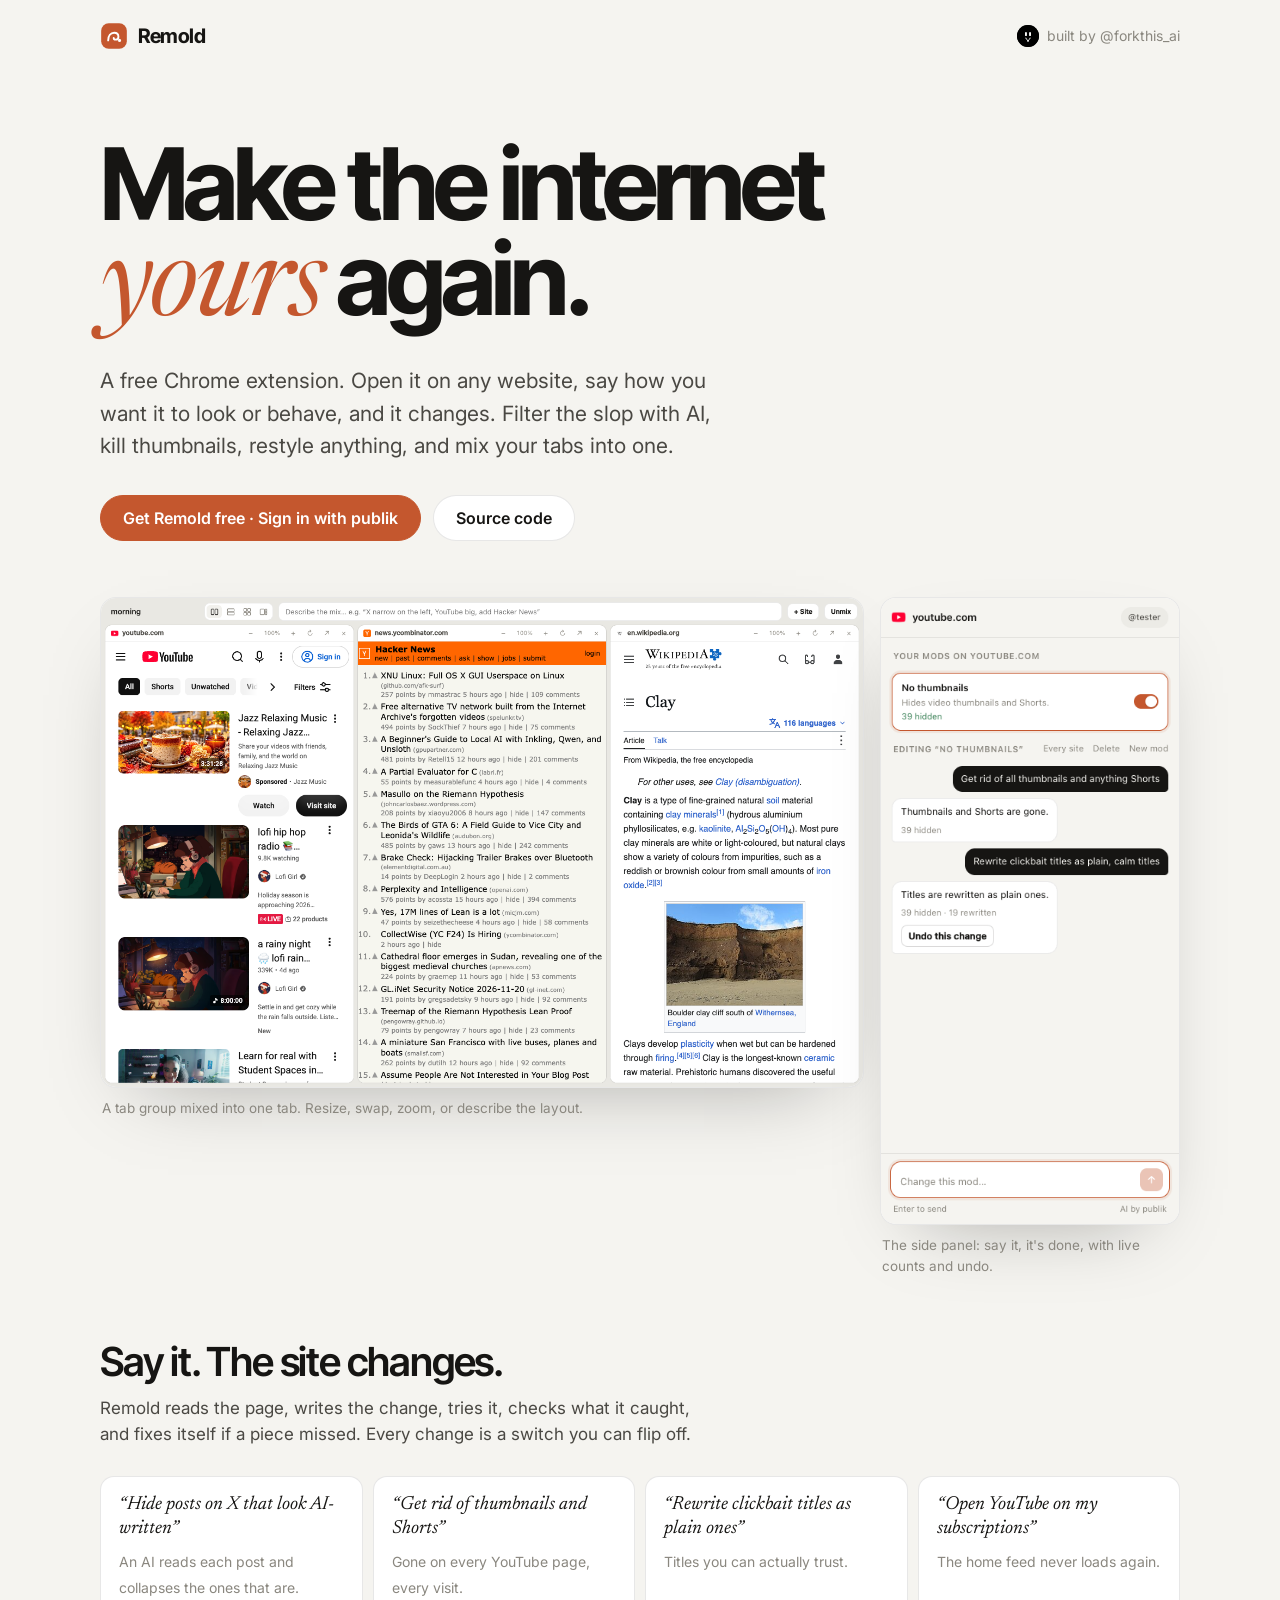
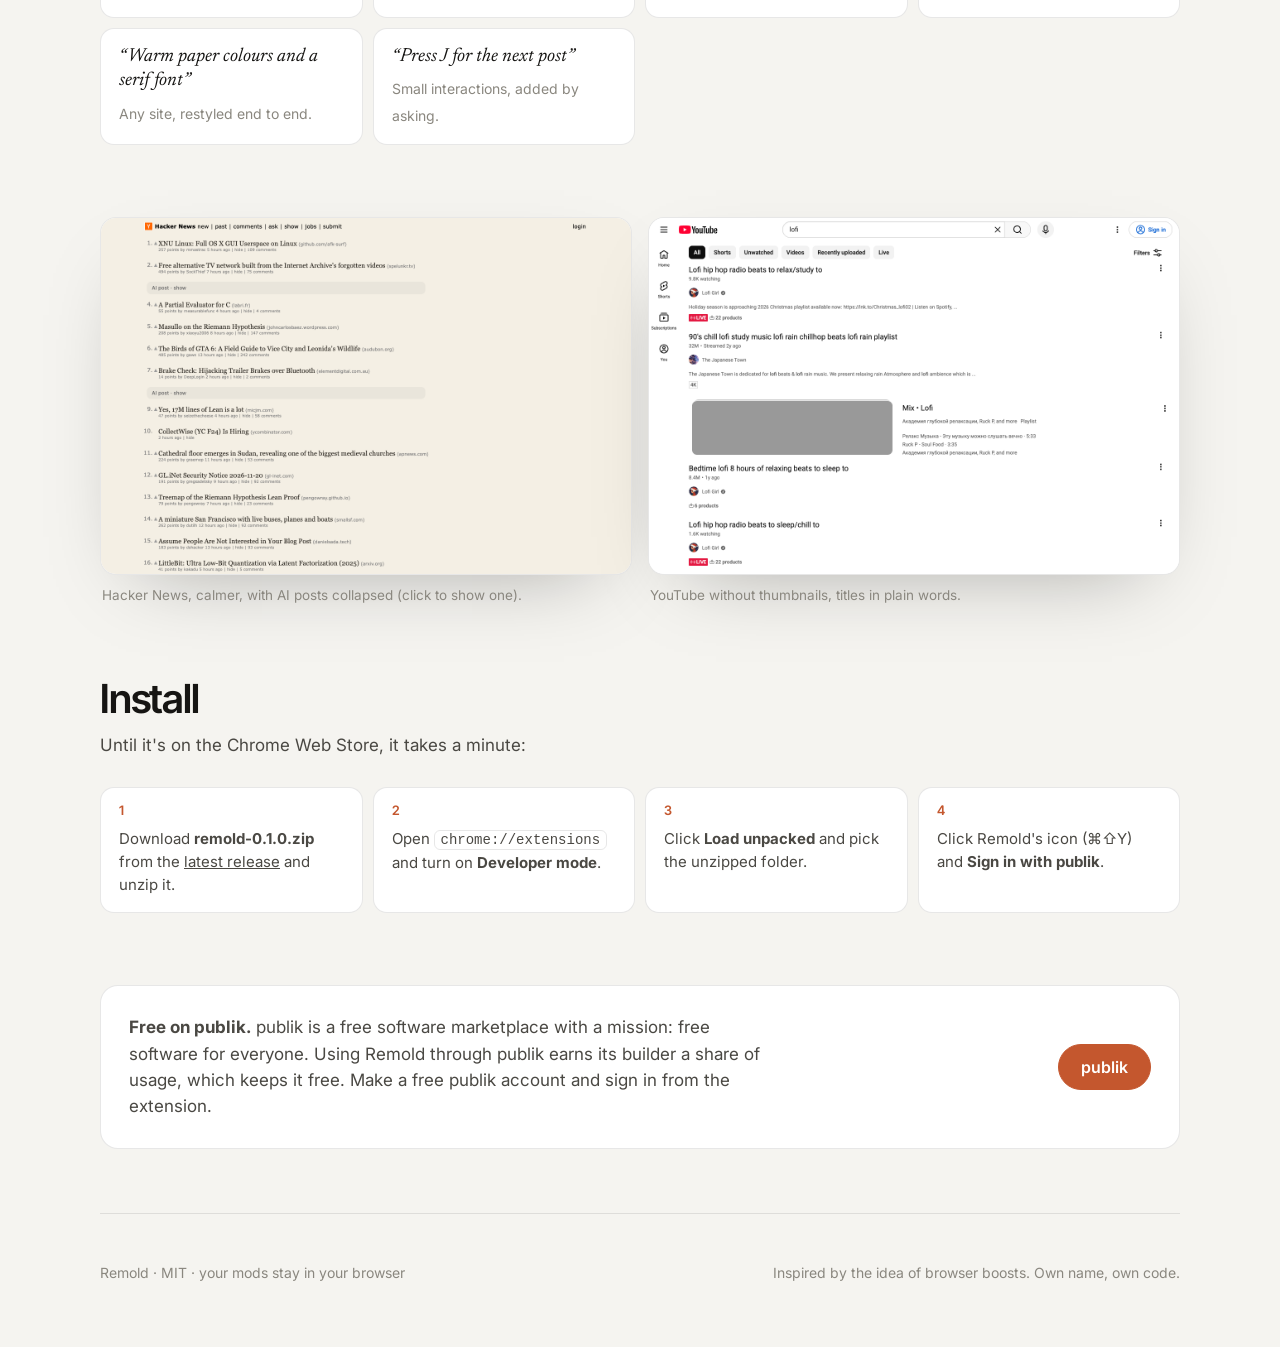
==== docs/index.html @ 86128559 "Remold 0.1.0: remake any website by describing it, mix tab groups into one tab Co-Authored-By: Claud" ====
<!doctype html>
<html lang="en">
<head>
<meta charset="utf-8">
<meta name="viewport" content="width=device-width, initial-scale=1">
<title>Remold: make the internet yours again</title>
<meta name="description" content="A free, open-source Chrome extension. Describe how any website should look or behave and it changes. Filter AI slop, kill thumbnails, restyle anything, mix tabs into one.">
<meta property="og:title" content="Remold: make the internet yours again">
<meta property="og:description" content="Describe how any website should look or behave and it changes. Free and open source.">
<meta property="og:image" content="https://vedsoni-dev.github.io/remold/img/mix.png">
<meta name="twitter:card" content="summary_large_image">
<link rel="icon" href="mark.svg">
<link rel="preconnect" href="https://fonts.googleapis.com">
<link href="https://fonts.googleapis.com/css2?family=Inter+Tight:wght@500;600;700&family=Inter:wght@400;500&family=Newsreader:ital,opsz,wght@1,6..72,400&display=swap" rel="stylesheet">
<style>
  :root { --bg:#f5f4f0; --ink:#161513; --ink-2:#4a4843; --mute:#8a877f; --line:rgba(22,21,19,.1); --card:#fff; --clay:#c4572e; }
  @media (prefers-color-scheme: dark) { :root { --bg:#121210; --ink:#f1efe8; --ink-2:#c3c0b6; --mute:#8b887e; --line:rgba(241,239,232,.1); --card:#1b1b18; --clay:#e0703f; } }
  * { box-sizing:border-box; }
  body { margin:0; background:var(--bg); color:var(--ink); font:400 17px/1.55 Inter, system-ui, sans-serif; -webkit-font-smoothing:antialiased; }
  a { color:inherit; }
  .wrap { max-width:1120px; margin:0 auto; padding:0 20px; }
  header { display:flex; align-items:center; justify-content:space-between; padding:22px 0; }
  .brand { display:flex; align-items:center; gap:10px; font:700 20px/1 "Inter Tight", sans-serif; letter-spacing:-.02em; text-decoration:none; }
  .brand img { width:28px; height:28px; }
  .by { display:flex; align-items:center; gap:8px; color:var(--mute); font-size:14px; text-decoration:none; }
  .by img { width:22px; height:22px; border-radius:50%; background:#000; }
  h1 { font:700 clamp(46px,8vw,100px)/.95 "Inter Tight", sans-serif; letter-spacing:-.05em; margin:64px 0 22px; max-width:900px; }
  h1 em { font:italic 400 1.04em/1 Newsreader, Georgia, serif; letter-spacing:-.03em; color:var(--clay); }
  .lede { font-size:clamp(18px,2.2vw,21px); color:var(--ink-2); max-width:640px; margin:0 0 32px; }
  .ctas { display:flex; flex-wrap:wrap; gap:12px; margin-bottom:56px; }
  .btn { display:inline-flex; align-items:center; gap:8px; padding:14px 22px; border-radius:999px; font:600 16px/1 Inter, sans-serif; text-decoration:none; border:1px solid var(--line); background:var(--card); transition:transform .15s; }
  .btn:active { transform:scale(.98); }
  .btn.primary { background:var(--clay); color:#fff; border-color:var(--clay); }
  .hero-shot { display:grid; grid-template-columns:1fr 300px; gap:16px; align-items:start; }
  .shot { border-radius:16px; overflow:hidden; border:1px solid var(--line); background:var(--card); box-shadow:0 30px 80px -40px rgba(0,0,0,.35); }
  .shot img { display:block; width:100%; height:auto; }
  .cap { color:var(--mute); font-size:13.5px; margin:10px 2px 0; }
  section { padding:64px 0 8px; }
  h2 { font:600 clamp(28px,3.6vw,40px)/1.05 "Inter Tight", sans-serif; letter-spacing:-.03em; margin:0 0 12px; }
  .sub { color:var(--ink-2); max-width:620px; margin:0 0 28px; }
  .two { display:grid; grid-template-columns:1fr 1fr; gap:16px; }
  .says { display:grid; grid-template-columns:repeat(auto-fit,minmax(230px,1fr)); gap:10px; }
  .say { background:var(--card); border:1px solid var(--line); border-radius:14px; padding:16px 18px; }
  .say q { display:block; font:italic 400 19px/1.3 Newsreader, Georgia, serif; quotes:"“" "”"; margin-bottom:6px; }
  .say span { color:var(--mute); font-size:14px; }
  ol.steps { counter-reset:s; list-style:none; padding:0; margin:0; display:grid; grid-template-columns:repeat(auto-fit,minmax(220px,1fr)); gap:10px; }
  ol.steps li { counter-increment:s; background:var(--card); border:1px solid var(--line); border-radius:14px; padding:16px 18px; font-size:15px; color:var(--ink-2); }
  ol.steps li::before { content:counter(s); display:block; font:600 13px/1 "Inter Tight"; color:var(--clay); margin-bottom:10px; }
  code { background:var(--card); border:1px solid var(--line); border-radius:6px; padding:1px 6px; font-size:14px; }
  .publik { margin-top:64px; padding:28px; border-radius:18px; background:var(--card); border:1px solid var(--line); display:flex; gap:24px; align-items:center; justify-content:space-between; flex-wrap:wrap; }
  .publik p { margin:0; max-width:640px; color:var(--ink-2); }
  footer { color:var(--mute); font-size:14px; padding:48px 0 64px; margin-top:64px; border-top:1px solid var(--line); display:flex; justify-content:space-between; flex-wrap:wrap; gap:12px; }
  @media (max-width:820px) { .hero-shot, .two { grid-template-columns:1fr; } .hero-shot .panel { max-width:340px; } h1 { margin-top:36px; } }
</style>
</head>
<body>
<div class="wrap">
  <header>
    <a class="brand" href="./"><img src="mark.svg" alt="">Remold</a>
    <a class="by" href="https://x.com/forkthis_ai"><img src="forkthis.svg" alt="">built by @forkthis_ai</a>
  </header>

  <h1>Make the internet <em>yours</em> again.</h1>
  <p class="lede">A free Chrome extension. Open it on any website, say how you want it to look or behave, and it changes. Filter the slop with AI, kill thumbnails, restyle anything, and mix your tabs into one.</p>
  <div class="ctas">
    <a class="btn primary" href="https://github.com/VedSoni-dev/remold/releases/latest">Get Remold free · Sign in with publik</a>
    <a class="btn" href="https://github.com/VedSoni-dev/remold">Source code</a>
  </div>

  <div class="hero-shot">
    <div><div class="shot"><img src="img/mix.png" alt="YouTube, Hacker News and Wikipedia mixed into one Chrome tab"></div><p class="cap">A tab group mixed into one tab. Resize, swap, zoom, or describe the layout.</p></div>
    <div class="panel"><div class="shot"><img src="img/panel.png" alt="Remold's side panel with a mod and its chat"></div><p class="cap">The side panel: say it, it's done, with live counts and undo.</p></div>
  </div>

  <section>
    <h2>Say it. The site changes.</h2>
    <p class="sub">Remold reads the page, writes the change, tries it, checks what it caught, and fixes itself if a piece missed. Every change is a switch you can flip off.</p>
    <div class="says">
      <div class="say"><q>Hide posts on X that look AI-written</q><span>An AI reads each post and collapses the ones that are.</span></div>
      <div class="say"><q>Get rid of thumbnails and Shorts</q><span>Gone on every YouTube page, every visit.</span></div>
      <div class="say"><q>Rewrite clickbait titles as plain ones</q><span>Titles you can actually trust.</span></div>
      <div class="say"><q>Open YouTube on my subscriptions</q><span>The home feed never loads again.</span></div>
      <div class="say"><q>Warm paper colours and a serif font</q><span>Any site, restyled end to end.</span></div>
      <div class="say"><q>Press J for the next post</q><span>Small interactions, added by asking.</span></div>
    </div>
  </section>

  <section>
    <div class="two">
      <div><div class="shot"><img src="img/hn.png" alt="Hacker News restyled with posts about AI collapsed"></div><p class="cap">Hacker News, calmer, with AI posts collapsed (click to show one).</p></div>
      <div><div class="shot"><img src="img/youtube.png" alt="YouTube search results with no thumbnails"></div><p class="cap">YouTube without thumbnails, titles in plain words.</p></div>
    </div>
  </section>

  <section>
    <h2>Install</h2>
    <p class="sub">Until it's on the Chrome Web Store, it takes a minute:</p>
    <ol class="steps">
      <li>Download <b>remold-0.1.0.zip</b> from the <a href="https://github.com/VedSoni-dev/remold/releases/latest">latest release</a> and unzip it.</li>
      <li>Open <code>chrome://extensions</code> and turn on <b>Developer mode</b>.</li>
      <li>Click <b>Load unpacked</b> and pick the unzipped folder.</li>
      <li>Click Remold's icon (⌘⇧Y) and <b>Sign in with publik</b>.</li>
    </ol>
  </section>

  <div class="publik">
    <p><b>Free on publik.</b> publik is a free software marketplace with a mission: free software for everyone. Using Remold through publik earns its builder a share of usage, which keeps it free. Make a free publik account and sign in from the extension.</p>
    <a class="btn primary" href="https://publikhq.com">publik</a>
  </div>

  <footer>
    <span>Remold · MIT · your mods stay in your browser</span>
    <span>Inspired by the idea of browser boosts. Own name, own code.</span>
  </footer>
</div>
</body>
</html>
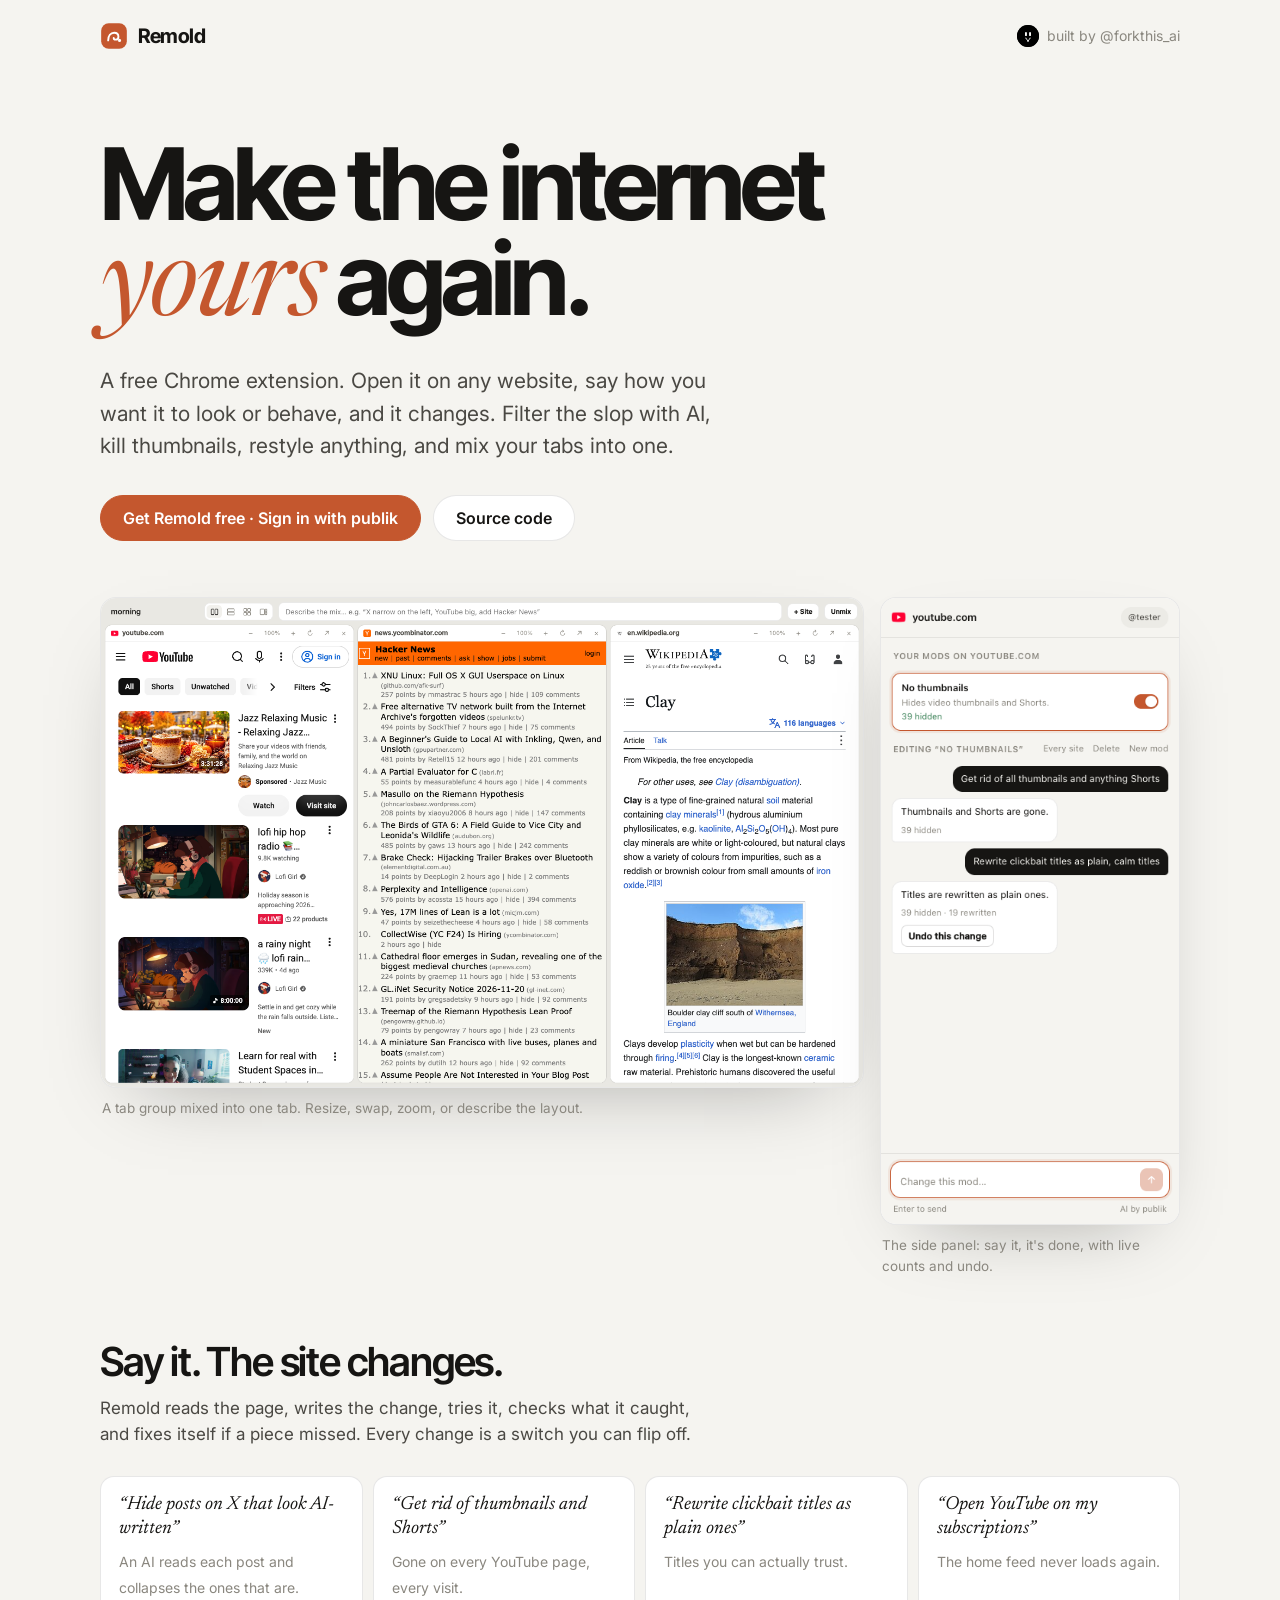
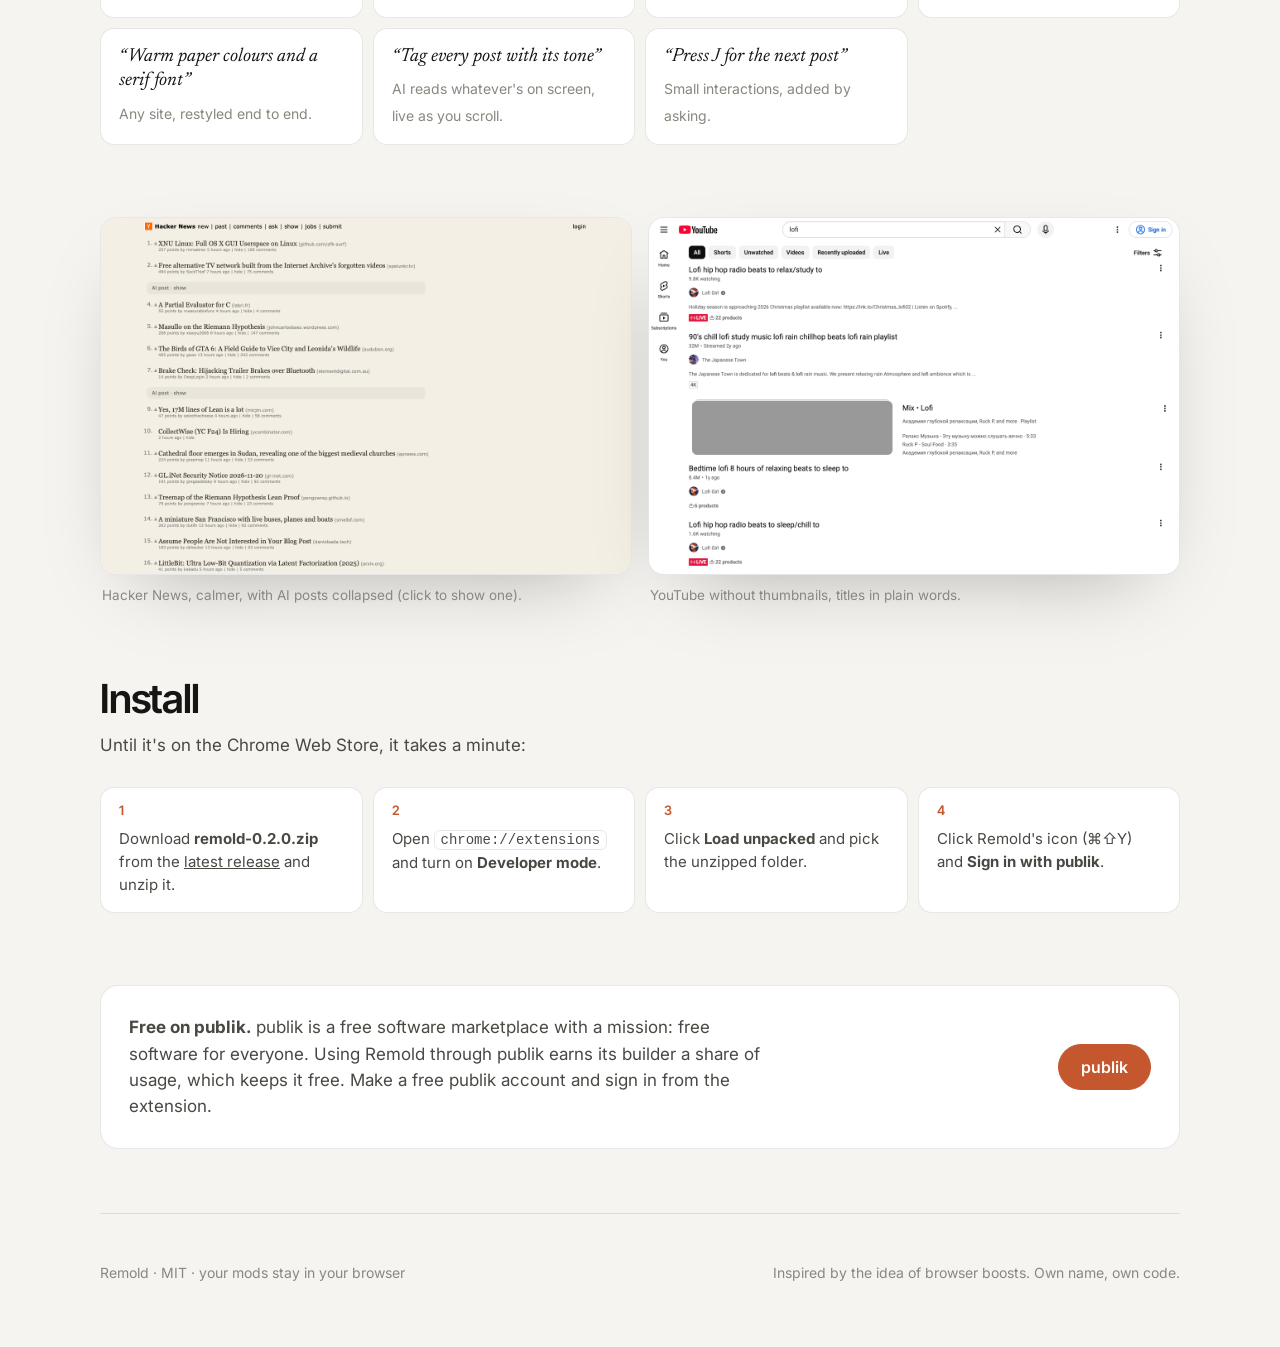
==== commit 5215547f: "0.2.0: real-time AI on anything on screen (kit 'ai' block), window.remold AI API for custom code Co-" ====
--- a/docs/index.html
+++ b/docs/index.html
@@ -81,6 +81,7 @@
       <div class="say"><q>Rewrite clickbait titles as plain ones</q><span>Titles you can actually trust.</span></div>
       <div class="say"><q>Open YouTube on my subscriptions</q><span>The home feed never loads again.</span></div>
       <div class="say"><q>Warm paper colours and a serif font</q><span>Any site, restyled end to end.</span></div>
+      <div class="say"><q>Tag every post with its tone</q><span>AI reads whatever's on screen, live as you scroll.</span></div>
       <div class="say"><q>Press J for the next post</q><span>Small interactions, added by asking.</span></div>
     </div>
   </section>
@@ -96,7 +97,7 @@
     <h2>Install</h2>
     <p class="sub">Until it's on the Chrome Web Store, it takes a minute:</p>
     <ol class="steps">
-      <li>Download <b>remold-0.1.0.zip</b> from the <a href="https://github.com/VedSoni-dev/remold/releases/latest">latest release</a> and unzip it.</li>
+      <li>Download <b>remold-0.2.0.zip</b> from the <a href="https://github.com/VedSoni-dev/remold/releases/latest">latest release</a> and unzip it.</li>
       <li>Open <code>chrome://extensions</code> and turn on <b>Developer mode</b>.</li>
       <li>Click <b>Load unpacked</b> and pick the unzipped folder.</li>
       <li>Click Remold's icon (⌘⇧Y) and <b>Sign in with publik</b>.</li>
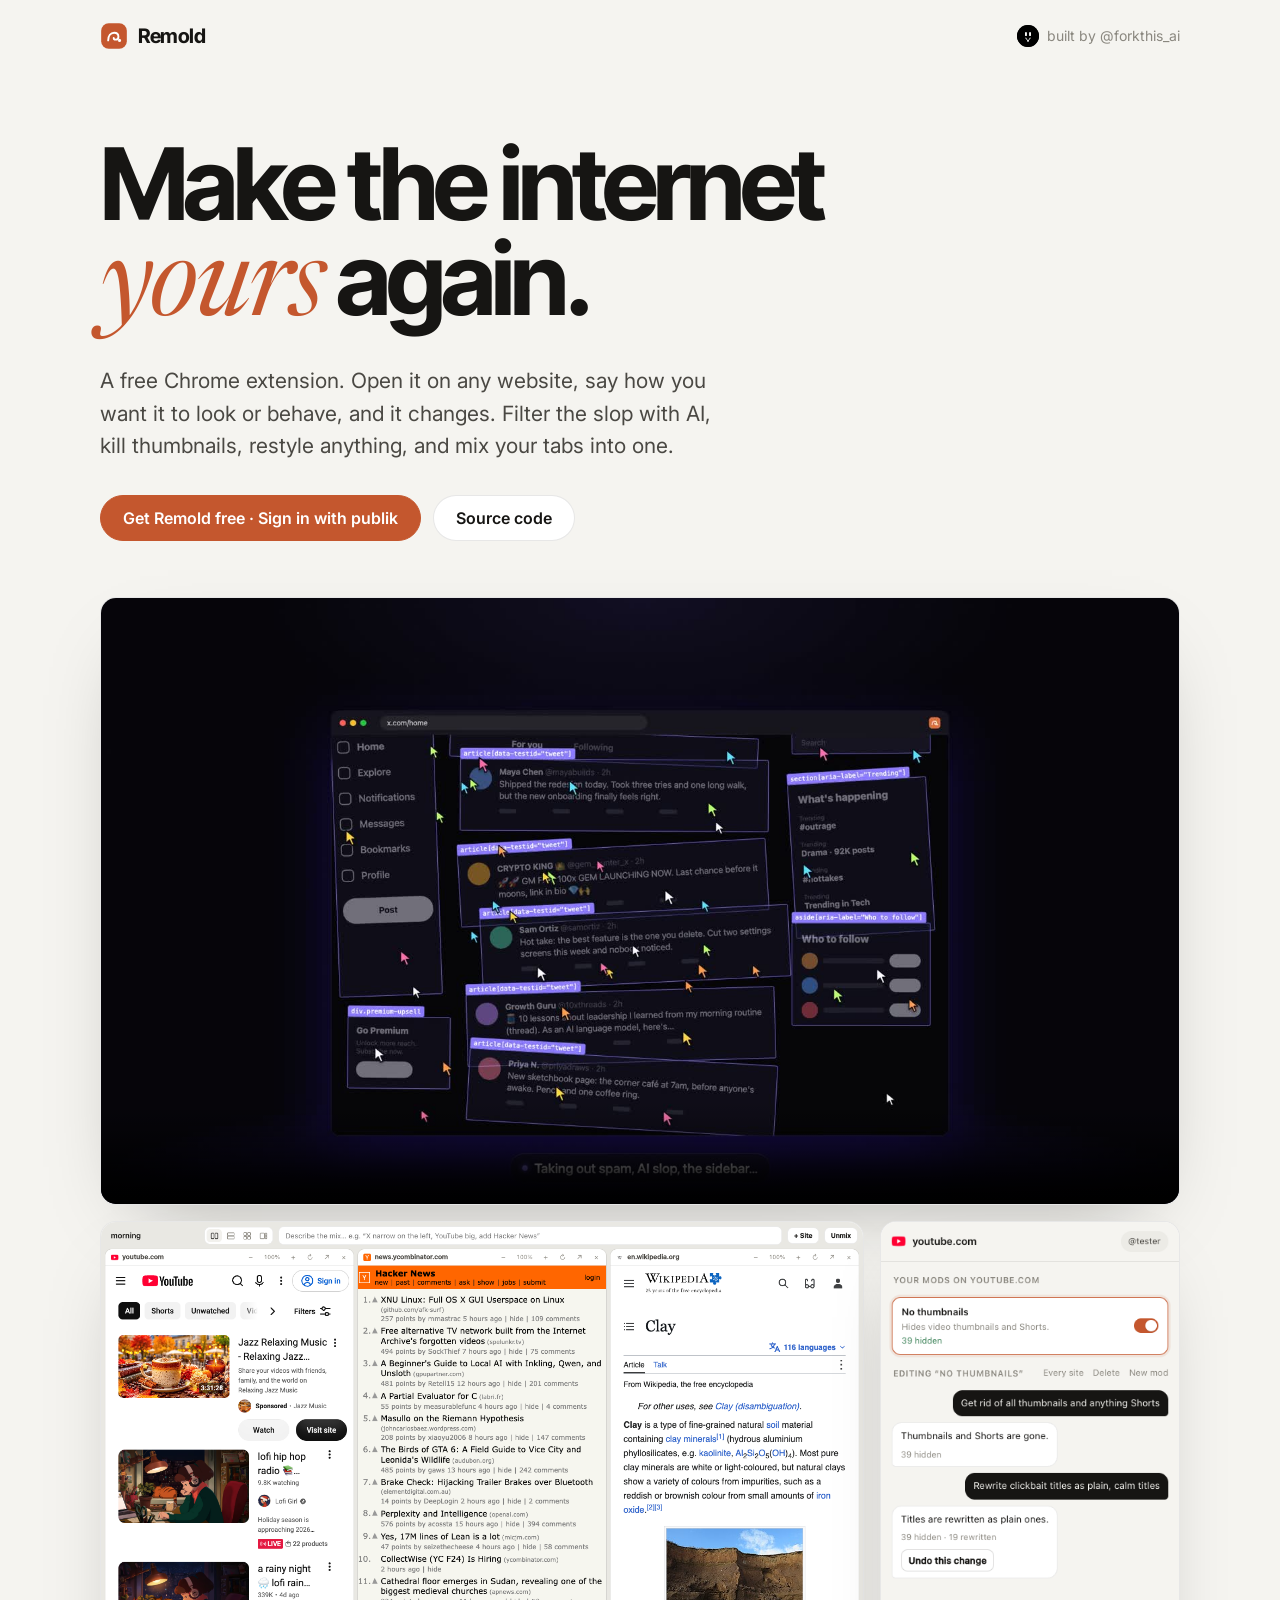
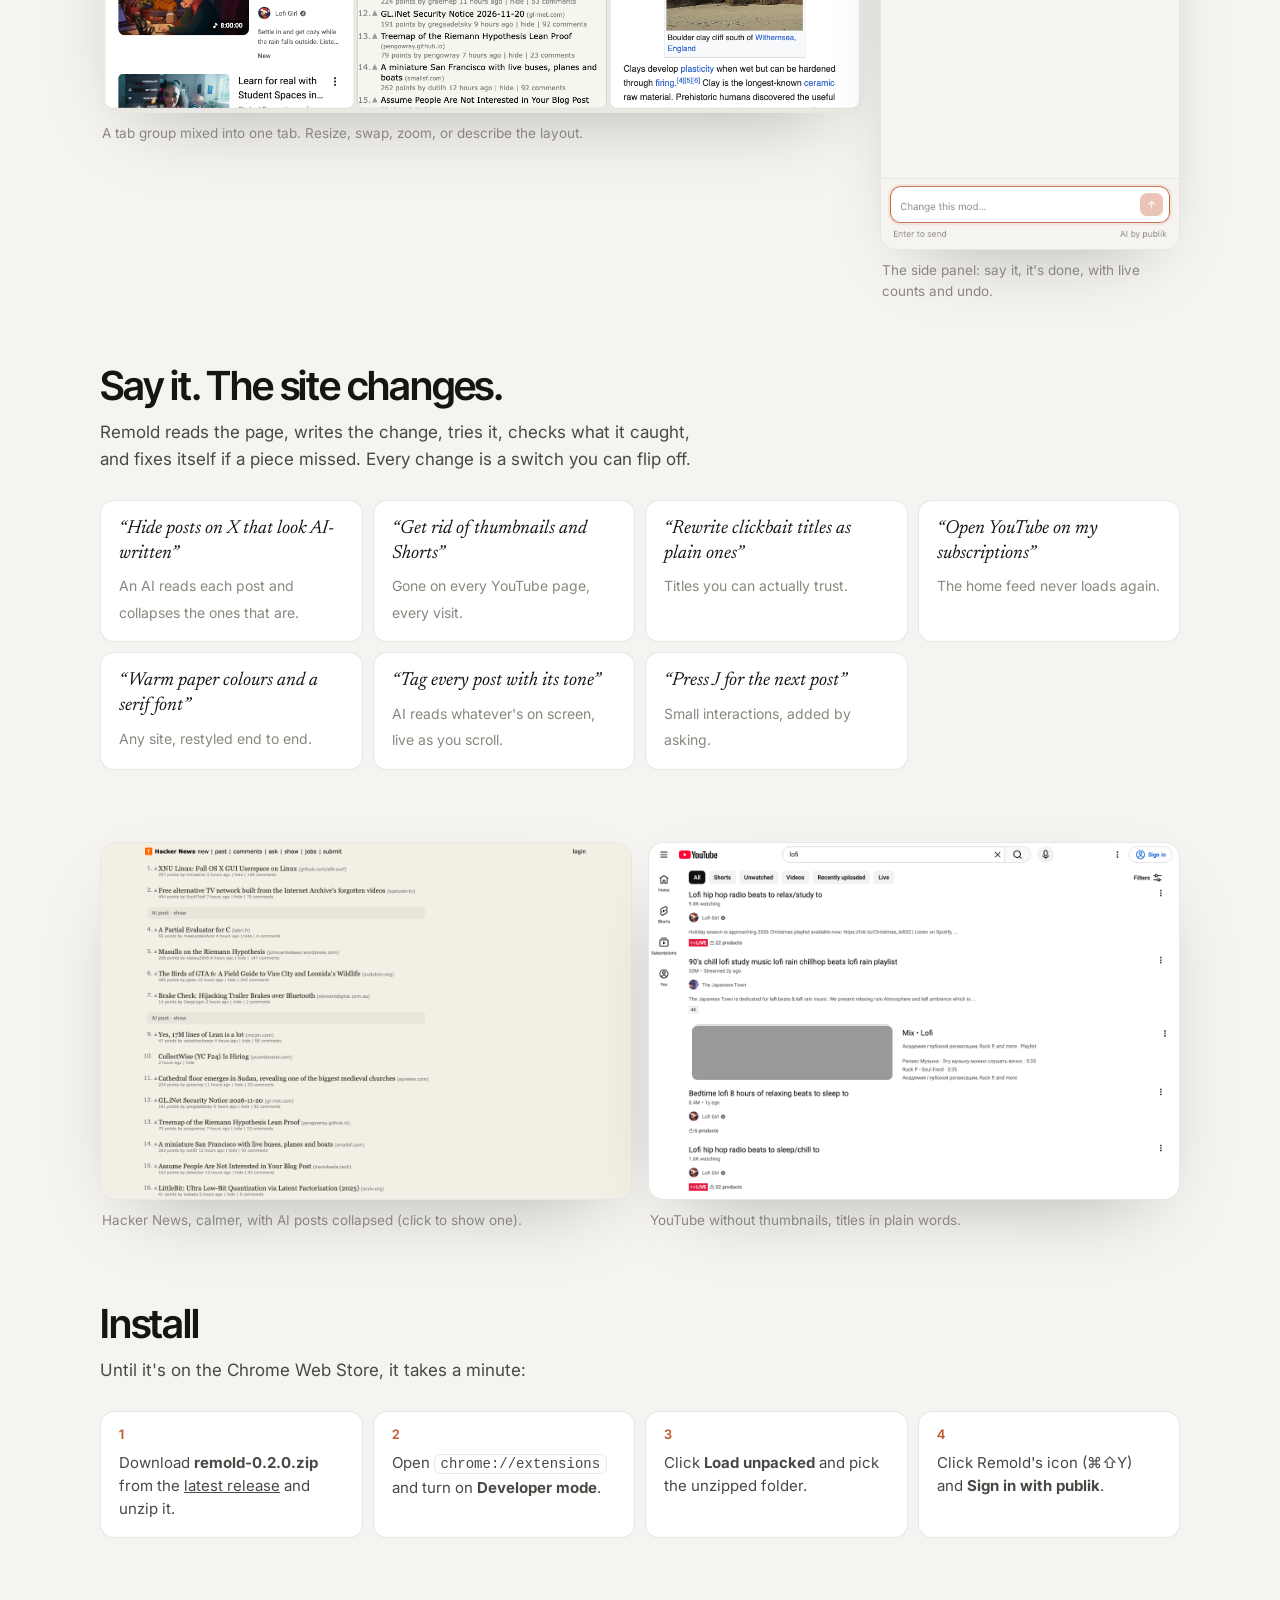
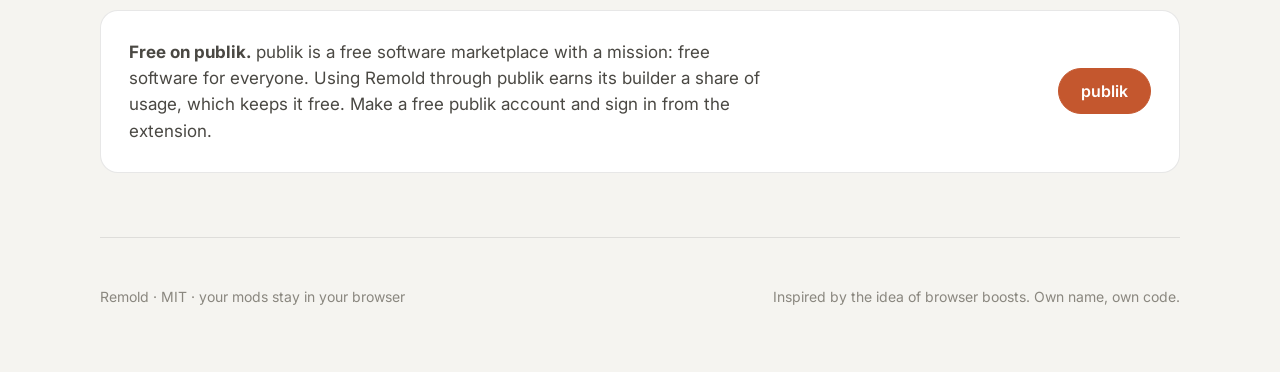
==== commit 184bcaa7: "Landing: launch film Co-Authored-By: Claude Opus 5.5 <noreply@anthropic.com>" ====
--- a/docs/index.html
+++ b/docs/index.html
@@ -67,6 +67,7 @@
     <a class="btn" href="https://github.com/VedSoni-dev/remold">Source code</a>
   </div>
 
+  <div class="shot" style="margin-bottom:16px"><video src="remold.mp4" poster="img/poster.jpg" autoplay muted loop playsinline controls style="display:block;width:100%"></video></div>
   <div class="hero-shot">
     <div><div class="shot"><img src="img/mix.png" alt="YouTube, Hacker News and Wikipedia mixed into one Chrome tab"></div><p class="cap">A tab group mixed into one tab. Resize, swap, zoom, or describe the layout.</p></div>
     <div class="panel"><div class="shot"><img src="img/panel.png" alt="Remold's side panel with a mod and its chat"></div><p class="cap">The side panel: say it, it's done, with live counts and undo.</p></div>
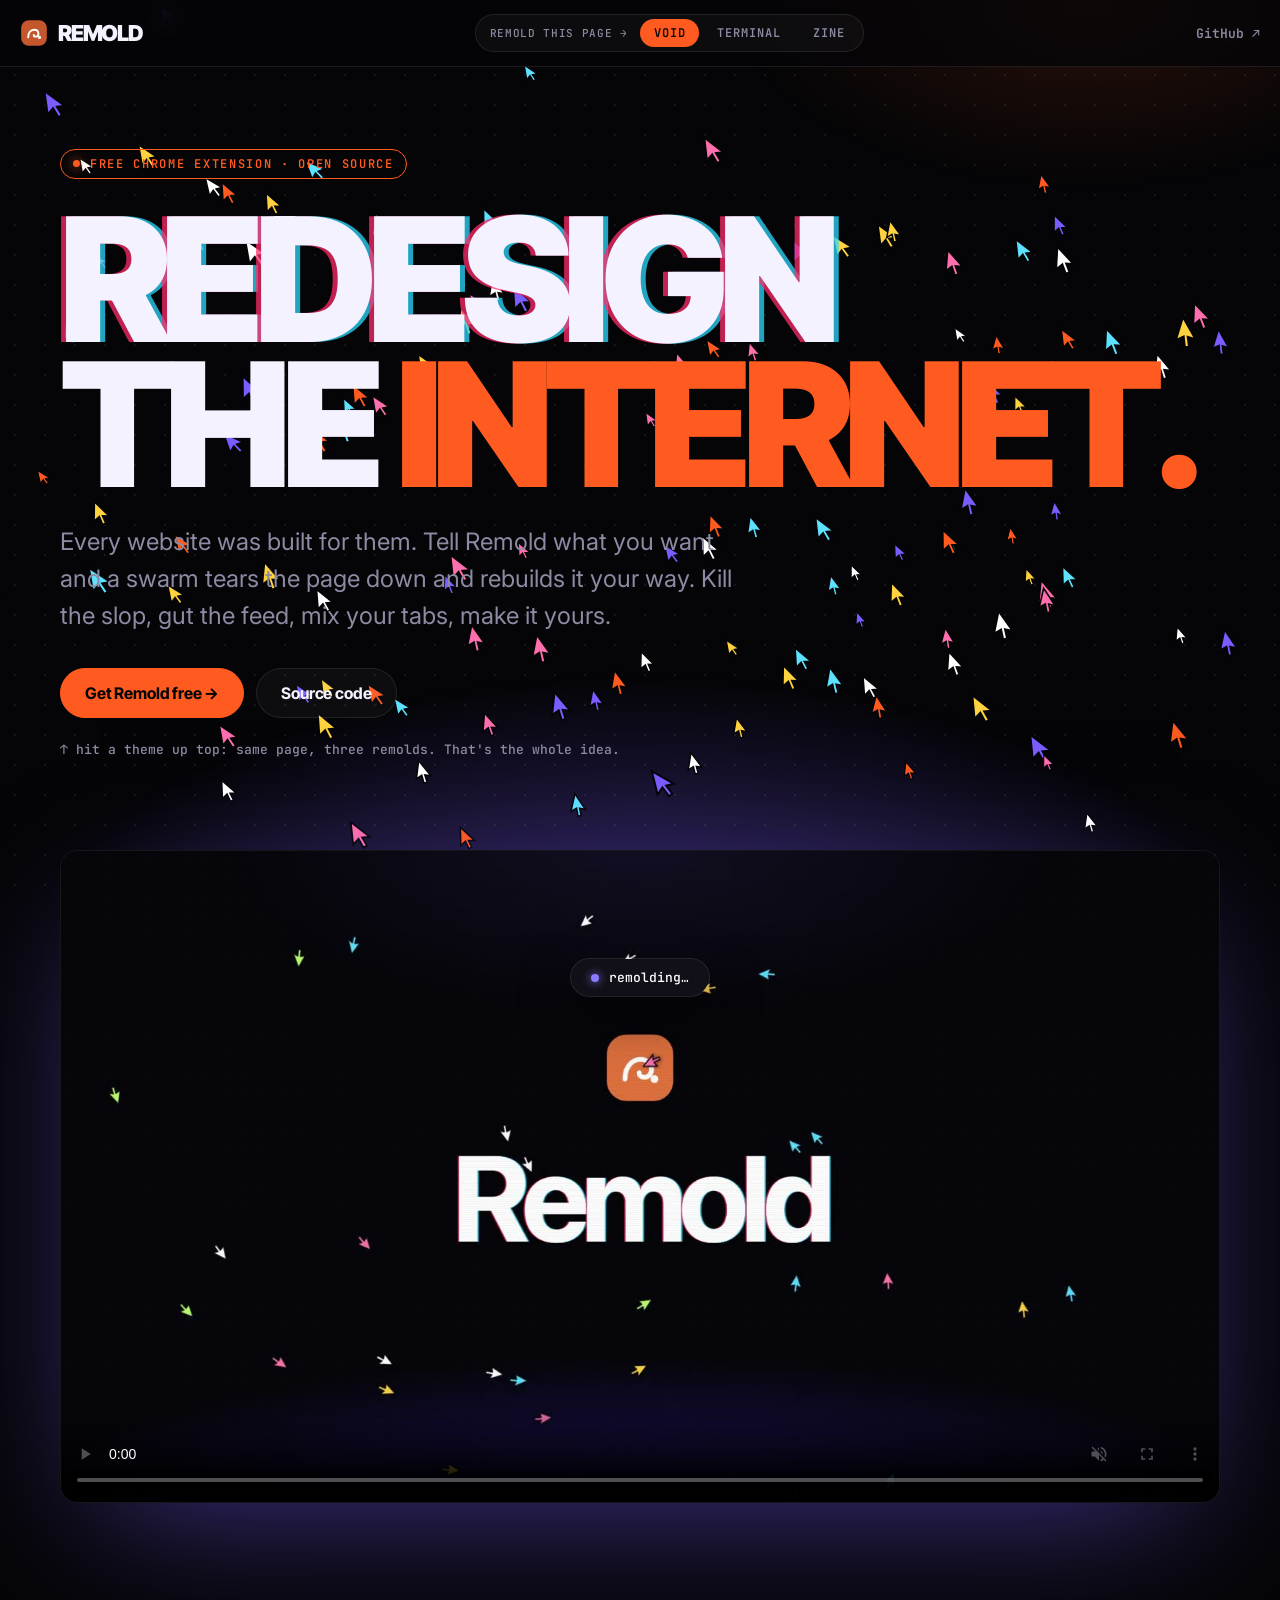
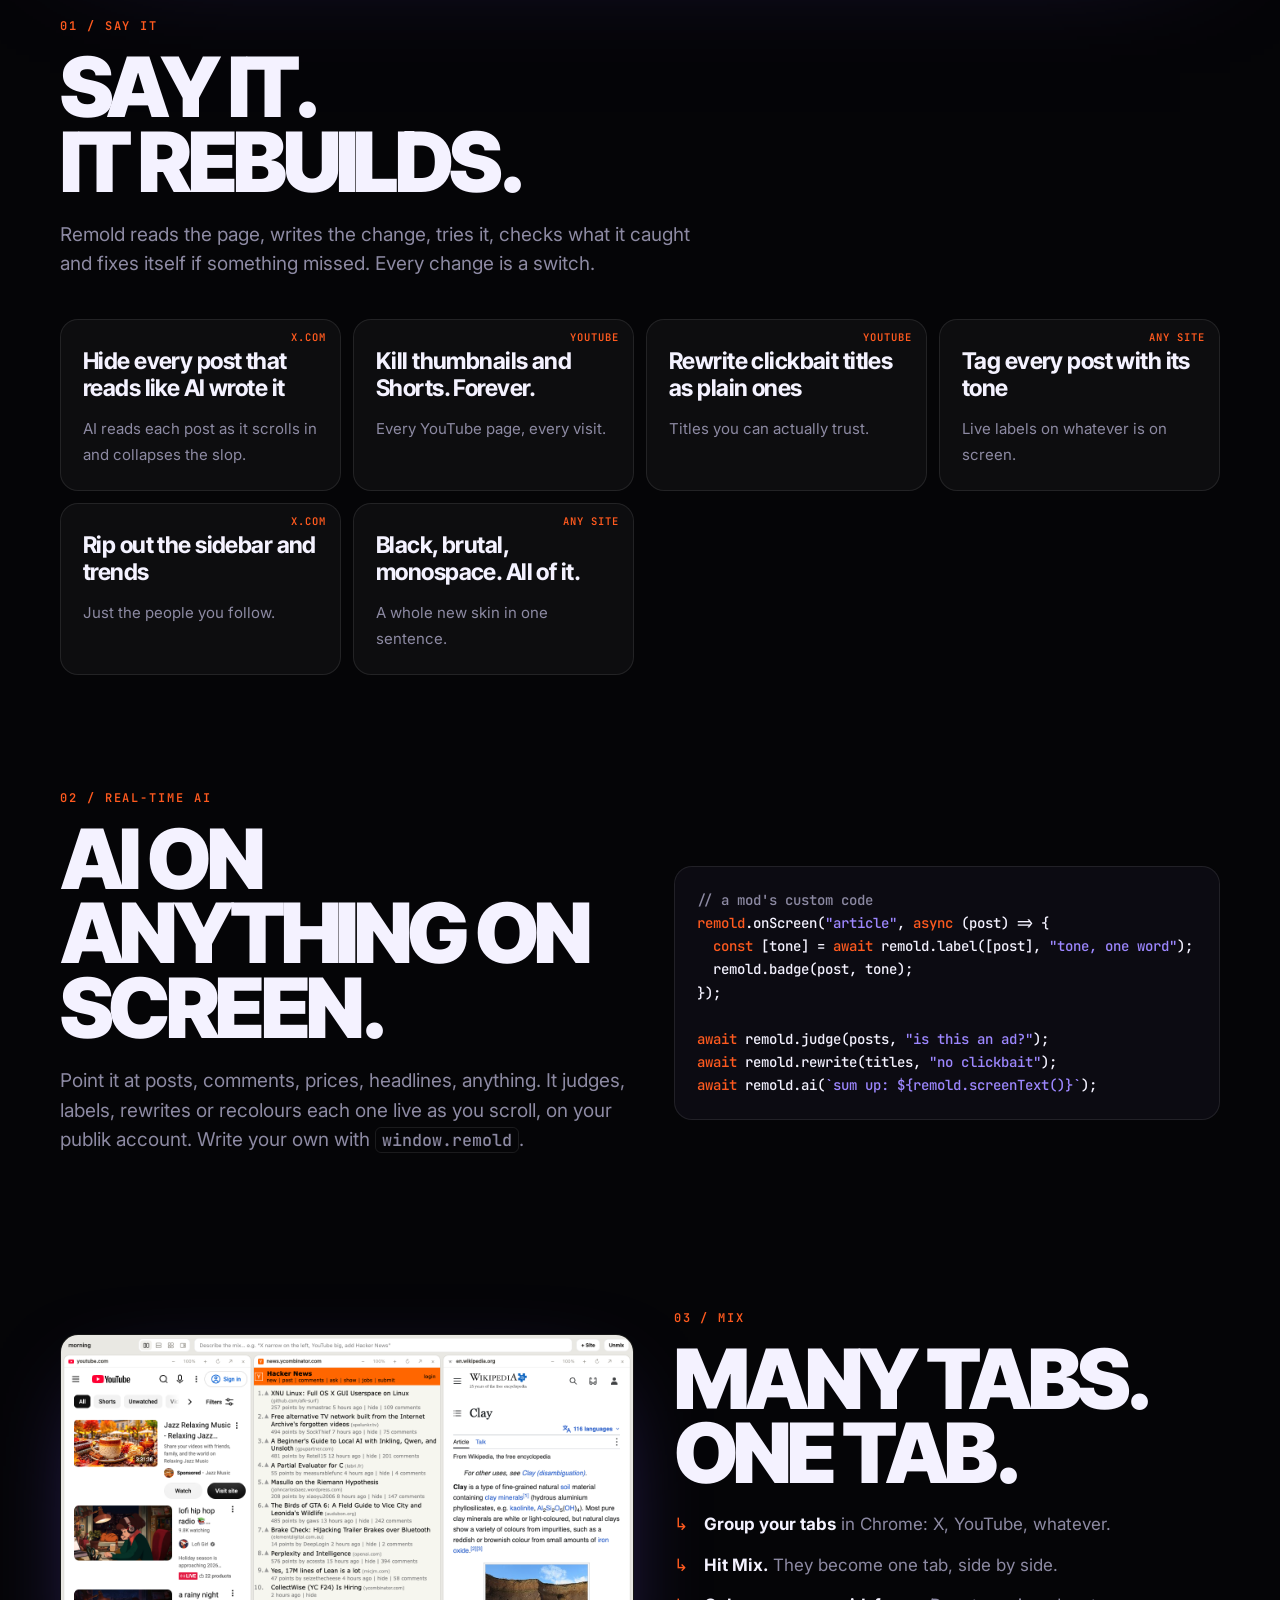
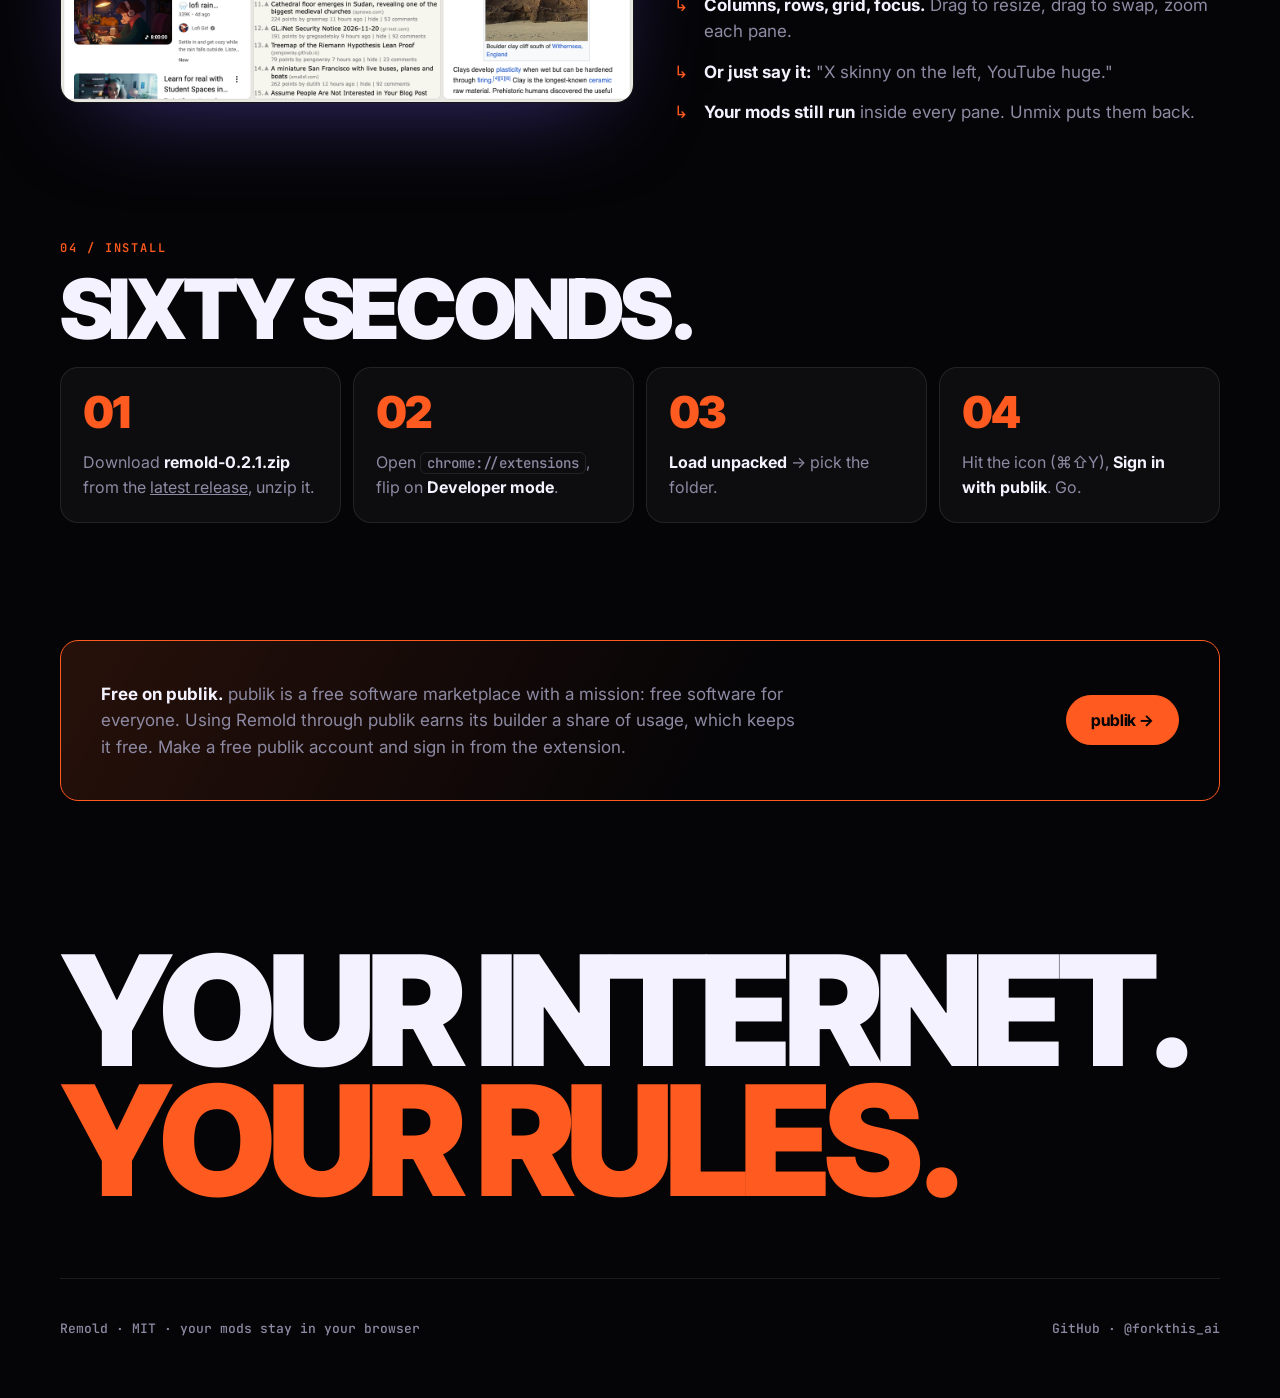
==== commit 1f9d67c8: "0.2.1: dark, aggressive panel and mix tab; site redesign with a cursor swarm and three live themes C" ====
--- a/docs/index.html
+++ b/docs/index.html
@@ -1,119 +1,335 @@
 <!doctype html>
-<html lang="en">
+<html lang="en" data-theme="void">
 <head>
 <meta charset="utf-8">
 <meta name="viewport" content="width=device-width, initial-scale=1">
-<title>Remold: make the internet yours again</title>
-<meta name="description" content="A free, open-source Chrome extension. Describe how any website should look or behave and it changes. Filter AI slop, kill thumbnails, restyle anything, mix tabs into one.">
-<meta property="og:title" content="Remold: make the internet yours again">
-<meta property="og:description" content="Describe how any website should look or behave and it changes. Free and open source.">
-<meta property="og:image" content="https://vedsoni-dev.github.io/remold/img/mix.png">
+<title>Remold: redesign the internet</title>
+<meta name="description" content="A free, open-source Chrome extension. Say how any website should look or behave and a swarm rebuilds it. Filter the slop with AI, kill thumbnails, mix your tabs into one.">
+<meta property="og:title" content="Remold: redesign the internet">
+<meta property="og:description" content="Say how any website should look or behave and a swarm rebuilds it. Free and open source.">
+<meta property="og:image" content="https://remold.vedantsoni.com/img/poster.jpg">
 <meta name="twitter:card" content="summary_large_image">
 <link rel="icon" href="mark.svg">
 <link rel="preconnect" href="https://fonts.googleapis.com">
-<link href="https://fonts.googleapis.com/css2?family=Inter+Tight:wght@500;600;700&family=Inter:wght@400;500&family=Newsreader:ital,opsz,wght@1,6..72,400&display=swap" rel="stylesheet">
+<link rel="preconnect" href="https://fonts.gstatic.com" crossorigin>
+<link href="https://fonts.googleapis.com/css2?family=Anton&family=Inter+Tight:wght@400;500;700;800;900&family=Inter:wght@400;500;600&family=JetBrains+Mono:wght@400;600;800&family=Instrument+Serif:ital@0;1&display=swap" rel="stylesheet">
 <style>
-  :root { --bg:#f5f4f0; --ink:#161513; --ink-2:#4a4843; --mute:#8a877f; --line:rgba(22,21,19,.1); --card:#fff; --clay:#c4572e; }
-  @media (prefers-color-scheme: dark) { :root { --bg:#121210; --ink:#f1efe8; --ink-2:#c3c0b6; --mute:#8b887e; --line:rgba(241,239,232,.1); --card:#1b1b18; --clay:#e0703f; } }
-  * { box-sizing:border-box; }
-  body { margin:0; background:var(--bg); color:var(--ink); font:400 17px/1.55 Inter, system-ui, sans-serif; -webkit-font-smoothing:antialiased; }
-  a { color:inherit; }
-  .wrap { max-width:1120px; margin:0 auto; padding:0 20px; }
-  header { display:flex; align-items:center; justify-content:space-between; padding:22px 0; }
-  .brand { display:flex; align-items:center; gap:10px; font:700 20px/1 "Inter Tight", sans-serif; letter-spacing:-.02em; text-decoration:none; }
-  .brand img { width:28px; height:28px; }
-  .by { display:flex; align-items:center; gap:8px; color:var(--mute); font-size:14px; text-decoration:none; }
-  .by img { width:22px; height:22px; border-radius:50%; background:#000; }
-  h1 { font:700 clamp(46px,8vw,100px)/.95 "Inter Tight", sans-serif; letter-spacing:-.05em; margin:64px 0 22px; max-width:900px; }
-  h1 em { font:italic 400 1.04em/1 Newsreader, Georgia, serif; letter-spacing:-.03em; color:var(--clay); }
-  .lede { font-size:clamp(18px,2.2vw,21px); color:var(--ink-2); max-width:640px; margin:0 0 32px; }
-  .ctas { display:flex; flex-wrap:wrap; gap:12px; margin-bottom:56px; }
-  .btn { display:inline-flex; align-items:center; gap:8px; padding:14px 22px; border-radius:999px; font:600 16px/1 Inter, sans-serif; text-decoration:none; border:1px solid var(--line); background:var(--card); transition:transform .15s; }
-  .btn:active { transform:scale(.98); }
-  .btn.primary { background:var(--clay); color:#fff; border-color:var(--clay); }
-  .hero-shot { display:grid; grid-template-columns:1fr 300px; gap:16px; align-items:start; }
-  .shot { border-radius:16px; overflow:hidden; border:1px solid var(--line); background:var(--card); box-shadow:0 30px 80px -40px rgba(0,0,0,.35); }
-  .shot img { display:block; width:100%; height:auto; }
-  .cap { color:var(--mute); font-size:13.5px; margin:10px 2px 0; }
-  section { padding:64px 0 8px; }
-  h2 { font:600 clamp(28px,3.6vw,40px)/1.05 "Inter Tight", sans-serif; letter-spacing:-.03em; margin:0 0 12px; }
-  .sub { color:var(--ink-2); max-width:620px; margin:0 0 28px; }
-  .two { display:grid; grid-template-columns:1fr 1fr; gap:16px; }
-  .says { display:grid; grid-template-columns:repeat(auto-fit,minmax(230px,1fr)); gap:10px; }
-  .say { background:var(--card); border:1px solid var(--line); border-radius:14px; padding:16px 18px; }
-  .say q { display:block; font:italic 400 19px/1.3 Newsreader, Georgia, serif; quotes:"“" "”"; margin-bottom:6px; }
-  .say span { color:var(--mute); font-size:14px; }
-  ol.steps { counter-reset:s; list-style:none; padding:0; margin:0; display:grid; grid-template-columns:repeat(auto-fit,minmax(220px,1fr)); gap:10px; }
-  ol.steps li { counter-increment:s; background:var(--card); border:1px solid var(--line); border-radius:14px; padding:16px 18px; font-size:15px; color:var(--ink-2); }
-  ol.steps li::before { content:counter(s); display:block; font:600 13px/1 "Inter Tight"; color:var(--clay); margin-bottom:10px; }
-  code { background:var(--card); border:1px solid var(--line); border-radius:6px; padding:1px 6px; font-size:14px; }
-  .publik { margin-top:64px; padding:28px; border-radius:18px; background:var(--card); border:1px solid var(--line); display:flex; gap:24px; align-items:center; justify-content:space-between; flex-wrap:wrap; }
-  .publik p { margin:0; max-width:640px; color:var(--ink-2); }
-  footer { color:var(--mute); font-size:14px; padding:48px 0 64px; margin-top:64px; border-top:1px solid var(--line); display:flex; justify-content:space-between; flex-wrap:wrap; gap:12px; }
-  @media (max-width:820px) { .hero-shot, .two { grid-template-columns:1fr; } .hero-shot .panel { max-width:340px; } h1 { margin-top:36px; } }
+/* ---------- three remolds of the same page ---------- */
+:root, [data-theme="void"] {
+  --bg:#050507; --bg2:#0c0b12; --ink:#f4f2ff; --mute:#8d8aa3; --line:rgba(255,255,255,.09); --card:rgba(255,255,255,.035);
+  --hot:#ff5a1f; --hot2:#9d87ff; --hot-ink:#050507; --glow:rgba(123,92,255,.55);
+  --display:"Inter Tight", system-ui, sans-serif; --dw:900; --dtrack:-.055em; --dcase:uppercase;
+  --body:Inter, system-ui, sans-serif; --mono:"JetBrains Mono", ui-monospace, monospace;
+  --radius:18px; --btnr:999px; --rot:0deg;
+  --cursors:#ff5a1f,#7b5cff,#ffd23f,#5ee0ff,#ff6fae,#ffffff; --cstroke:#050507;
+}
+[data-theme="terminal"] {
+  --bg:#020602; --bg2:#051005; --ink:#7dff8f; --mute:#3fa34d; --line:rgba(125,255,143,.2); --card:rgba(125,255,143,.04);
+  --hot:#b6ff3b; --hot2:#3bffcb; --hot-ink:#020602; --glow:rgba(125,255,143,.35);
+  --display:"JetBrains Mono", ui-monospace, monospace; --dw:800; --dtrack:-.06em; --dcase:uppercase;
+  --body:"JetBrains Mono", ui-monospace, monospace; --radius:0px; --btnr:0px; --rot:0deg;
+  --cursors:#7dff8f,#b6ff3b,#3bffcb,#d8ffd0; --cstroke:#020602;
+}
+[data-theme="zine"] {
+  --bg:#ffe600; --bg2:#0a0a0a; --ink:#0a0a0a; --mute:#3d3700; --line:#0a0a0a; --card:#fffbe0;
+  --hot:#ff2d55; --hot2:#7ab6ff; --hot-ink:#fff; --glow:rgba(0,0,0,0);
+  --display:Anton, Impact, sans-serif; --dw:400; --dtrack:-.01em; --dcase:uppercase;
+  --body:"Instrument Serif", Georgia, serif; --radius:0px; --btnr:0px; --rot:-1.2deg;
+  --cursors:#0a0a0a,#ff2d55,#0047ff; --cstroke:#ffe600;
+}
+* { box-sizing:border-box; }
+html { background:var(--bg); }
+body { margin:0; background:var(--bg); color:var(--ink); font:400 17px/1.55 var(--body); -webkit-font-smoothing:antialiased; overflow-x:hidden; transition:background .5s, color .5s; }
+[data-theme="zine"] body { font-size:21px; line-height:1.35; }
+a { color:inherit; }
+::selection { background:var(--hot); color:var(--hot-ink); }
+
+#swarm { position:fixed; inset:0; width:100vw; height:100vh; pointer-events:none; z-index:1; }
+body.remolding #swarm { z-index:60; }
+.page { position:relative; z-index:2; }
+.wrap { max-width:1200px; margin:0 auto; padding:0 20px; }
+
+.ground { position:fixed; inset:0; z-index:0; pointer-events:none; }
+[data-theme="void"] .ground { background:radial-gradient(70% 50% at 50% 110%, rgba(123,92,255,.45), transparent 70%), radial-gradient(40% 30% at 85% 0%, rgba(255,90,31,.14), transparent 70%); }
+[data-theme="void"] .ground::after { content:""; position:absolute; inset:0; background-image:radial-gradient(rgba(255,255,255,.07) 1px, transparent 1.2px); background-size:30px 30px; }
+[data-theme="terminal"] .ground { background:radial-gradient(80% 70% at 50% 40%, rgba(125,255,143,.07), transparent 75%); }
+[data-theme="terminal"] .ground::after { content:""; position:absolute; inset:0; background:repeating-linear-gradient(0deg, rgba(0,0,0,.35) 0 1px, transparent 1px 3px); }
+[data-theme="zine"] .ground { background-image:radial-gradient(rgba(0,0,0,.18) 1.2px, transparent 1.4px); background-size:16px 16px; }
+
+header.top { position:sticky; top:0; z-index:40; display:flex; align-items:center; justify-content:space-between; gap:16px; padding:14px 20px; backdrop-filter:blur(14px); -webkit-backdrop-filter:blur(14px); background:color-mix(in srgb, var(--bg) 72%, transparent); border-bottom:1px solid var(--line); }
+.brand { display:flex; align-items:center; gap:10px; font:var(--dw) 22px/1 var(--display); letter-spacing:var(--dtrack); text-transform:var(--dcase); text-decoration:none; }
+.brand img { width:28px; height:28px; }
+[data-theme="terminal"] .brand img { filter:grayscale(1) brightness(1.4) sepia(1) hue-rotate(65deg) saturate(3); }
+[data-theme="zine"] .brand img { filter:grayscale(1) contrast(3); }
+.themes { display:flex; gap:4px; padding:4px; border:1px solid var(--line); border-radius:var(--btnr); background:var(--card); }
+.themes button { all:unset; cursor:pointer; padding:8px 14px; border-radius:var(--btnr); font:600 12px/1 var(--mono); letter-spacing:.08em; text-transform:uppercase; color:var(--mute); transition:color .2s, background .2s; }
+.themes button:hover { color:var(--ink); }
+.themes button:focus-visible { outline:2px solid var(--hot); outline-offset:2px; }
+.themes button[aria-pressed="true"] { background:var(--hot); color:var(--hot-ink); }
+.themes .lbl { align-self:center; padding:0 8px 0 10px; font:500 11px/1 var(--mono); color:var(--mute); letter-spacing:.06em; text-transform:uppercase; }
+.gh { font:600 13px/1 var(--mono); text-decoration:none; color:var(--mute); }
+.gh:hover { color:var(--ink); }
+
+.hero { padding:9vh 0 6vh; }
+.kicker { display:inline-flex; align-items:center; gap:10px; font:600 12px/1 var(--mono); letter-spacing:.14em; text-transform:uppercase; color:var(--hot); padding:8px 12px; border:1px solid var(--hot); border-radius:var(--btnr); }
+.kicker i { width:7px; height:7px; border-radius:50%; background:var(--hot); box-shadow:0 0 12px var(--hot); }
+h1 { font:var(--dw) clamp(60px, 13.5vw, 196px)/.84 var(--display); letter-spacing:var(--dtrack); text-transform:var(--dcase); margin:28px 0 26px; }
+h1 .hot { color:var(--hot); }
+[data-theme="void"] h1 .glitch { text-shadow:-5px 0 rgba(255,43,106,.75), 5px 0 rgba(43,217,255,.75); }
+[data-theme="terminal"] h1 { text-shadow:0 0 18px var(--glow); font-size:clamp(44px, 10vw, 150px); }
+[data-theme="terminal"] h1::before { content:"> "; color:var(--mute); }
+[data-theme="zine"] h1 { transform:rotate(var(--rot)); }
+[data-theme="zine"] h1 { line-height:.92; }
+[data-theme="zine"] h1 .hot { display:inline-block; background:var(--ink); color:var(--bg); line-height:1; padding:.04em .1em 0; margin-top:.05em; transform:rotate(1.5deg); }
+.lede { font-size:clamp(19px,2.2vw,24px); max-width:680px; color:var(--mute); margin:0 0 34px; }
+[data-theme="zine"] .lede { color:var(--ink); font-size:clamp(24px,2.8vw,32px); font-style:italic; }
+.ctas { display:flex; flex-wrap:wrap; gap:12px; }
+.btn { display:inline-flex; align-items:center; gap:10px; padding:16px 24px; border-radius:var(--btnr); font:700 16px/1 var(--display); letter-spacing:-.01em; text-decoration:none; border:1.5px solid var(--line); background:var(--card); transition:transform .15s, box-shadow .2s; }
+[data-theme="terminal"] .btn, [data-theme="zine"] .btn { font-family:var(--mono); text-transform:uppercase; letter-spacing:.04em; font-size:14px; }
+.btn:hover { transform:translateY(-2px); }
+.btn.go { background:var(--hot); border-color:var(--hot); color:var(--hot-ink); }
+[data-theme="void"] .btn.go:hover { box-shadow:0 10px 50px -8px var(--hot); }
+[data-theme="zine"] .btn { border:3px solid var(--ink); box-shadow:6px 6px 0 var(--ink); }
+[data-theme="zine"] .btn:hover { transform:translate(-2px,-2px); box-shadow:8px 8px 0 var(--ink); }
+.meta { margin-top:22px; font:500 13px/1.5 var(--mono); color:var(--mute); }
+
+.film { margin:4vh 0 0; border-radius:var(--radius); overflow:hidden; border:1px solid var(--line); background:#000; box-shadow:0 40px 140px -40px var(--glow); }
+[data-theme="zine"] .film { border:4px solid var(--ink); box-shadow:12px 12px 0 var(--ink); transform:rotate(.6deg); }
+[data-theme="terminal"] .film { filter:sepia(1) hue-rotate(65deg) saturate(2.2) brightness(.9); }
+.film video { display:block; width:100%; height:auto; }
+
+section { padding:13vh 0 0; }
+.sec-k { font:600 12px/1 var(--mono); letter-spacing:.16em; text-transform:uppercase; color:var(--hot); margin-bottom:18px; }
+h2 { font:var(--dw) clamp(40px,6.5vw,92px)/.9 var(--display); letter-spacing:var(--dtrack); text-transform:var(--dcase); margin:0 0 20px; }
+[data-theme="zine"] h2 { transform:rotate(var(--rot)); }
+.sub { color:var(--mute); max-width:640px; margin:0 0 40px; font-size:19px; }
+[data-theme="zine"] .sub { color:var(--ink); font-size:24px; }
+
+.says { display:grid; grid-template-columns:repeat(auto-fill,minmax(280px,1fr)); gap:12px; }
+.say { position:relative; padding:28px 22px 22px; border:1px solid var(--line); border-radius:var(--radius); background:var(--card); transition:border-color .2s, transform .2s; }
+.say:hover { border-color:var(--hot); transform:translateY(-3px); }
+.say q { display:block; font:700 23px/1.2 var(--display); letter-spacing:-.025em; quotes:none; margin-bottom:12px; }
+[data-theme="terminal"] .say q::before { content:"$ "; color:var(--hot); }
+[data-theme="zine"] .say { border:3px solid var(--ink); }
+[data-theme="zine"] .say:nth-child(odd) { transform:rotate(-1deg); } [data-theme="zine"] .say:nth-child(even) { transform:rotate(1.2deg); background:#fff; }
+[data-theme="zine"] .say q { font-family:Anton, sans-serif; font-weight:400; font-size:28px; letter-spacing:0; text-transform:uppercase; }
+.say span { color:var(--mute); font-size:15px; }
+[data-theme="zine"] .say span { color:var(--ink); font-size:19px; }
+.say .tag { position:absolute; top:12px; right:14px; font:600 10.5px/1 var(--mono); letter-spacing:.1em; text-transform:uppercase; color:var(--hot); }
+
+.split { display:grid; grid-template-columns:1.05fr 1fr; gap:40px; align-items:center; }
+.shot { border-radius:var(--radius); overflow:hidden; border:1px solid var(--line); box-shadow:0 30px 100px -40px var(--glow); background:#000; }
+.shot img { display:block; width:100%; height:auto; }
+[data-theme="zine"] .shot { border:4px solid var(--ink); box-shadow:10px 10px 0 var(--ink); }
+[data-theme="terminal"] .shot img { filter:sepia(1) hue-rotate(65deg) saturate(2) brightness(.85); }
+.list { list-style:none; padding:0; margin:0; display:grid; gap:14px; }
+.list li { padding-left:30px; position:relative; color:var(--mute); }
+.list li b { color:var(--ink); }
+.list li::before { content:"↳"; position:absolute; left:0; color:var(--hot); font-family:var(--mono); }
+[data-theme="zine"] .list li { color:var(--ink); }
+pre { margin:0; padding:22px; border-radius:var(--radius); border:1px solid var(--line); background:var(--bg2); font:500 14px/1.65 var(--mono); color:var(--ink); overflow:auto; }
+pre .c { color:var(--mute); } pre .k { color:var(--hot); } pre .s { color:var(--hot2); }
+[data-theme="zine"] pre { color:#ffe600; border:0; } [data-theme="zine"] pre .c { color:#bbb; }
+
+ol.steps { counter-reset:s; list-style:none; padding:0; margin:0; display:grid; grid-template-columns:repeat(4,1fr); gap:12px; }
+ol.steps li { counter-increment:s; padding:22px; border:1px solid var(--line); border-radius:var(--radius); background:var(--card); color:var(--mute); font-size:16px; }
+ol.steps li b { color:var(--ink); }
+ol.steps li::before { content:"0" counter(s); display:block; font:var(--dw) 44px/1 var(--display); letter-spacing:var(--dtrack); color:var(--hot); margin-bottom:16px; }
+[data-theme="zine"] ol.steps li { border:3px solid var(--ink); color:var(--ink); background:#fff; }
+code { font:500 .88em var(--mono); padding:1px 6px; border:1px solid var(--line); border-radius:6px; }
+
+.publik { margin-top:13vh; padding:40px; border-radius:var(--radius); border:1px solid var(--hot); display:flex; gap:28px; justify-content:space-between; align-items:center; flex-wrap:wrap; background:linear-gradient(120deg, color-mix(in srgb, var(--hot) 14%, transparent), transparent 60%); }
+.publik p { margin:0; max-width:700px; color:var(--mute); } .publik p b { color:var(--ink); }
+[data-theme="zine"] .publik { border:4px solid var(--ink); background:var(--hot); } [data-theme="zine"] .publik p, [data-theme="zine"] .publik p b { color:#fff; }
+[data-theme="zine"] .publik .btn.go { background:#fff; color:var(--ink); }
+
+.big-end { margin:16vh 0 0; font:var(--dw) clamp(54px,12vw,180px)/.85 var(--display); letter-spacing:var(--dtrack); text-transform:var(--dcase); }
+.big-end .hot { color:var(--hot); }
+footer { display:flex; justify-content:space-between; flex-wrap:wrap; gap:12px; padding:40px 0 60px; margin-top:8vh; border-top:1px solid var(--line); font:500 13px/1.5 var(--mono); color:var(--mute); }
+footer a { text-decoration:none; } footer a:hover { color:var(--ink); }
+
+/* the remold moment: each block shows its box and selector while the swarm rebuilds it */
+body.remolding [data-wire] { outline:1.5px solid #8b7bff; outline-offset:4px; position:relative; }
+body.remolding [data-wire]::after { content:attr(data-wire); position:absolute; left:-5px; top:-26px; z-index:30; padding:3px 8px; background:#8b7bff; color:#fff; font:500 11.5px/1.4 "JetBrains Mono", monospace; letter-spacing:0; text-transform:none; white-space:nowrap; border-radius:4px 4px 4px 0; }
+body.remolding .page { animation:shake .5s steps(6) 1; }
+@keyframes shake { 20%{transform:translate(-3px,1px)} 40%{transform:translate(3px,-2px)} 60%{transform:translate(-2px,2px)} 80%{transform:translate(2px,0)} }
+.toast { position:fixed; left:50%; bottom:24px; transform:translateX(-50%) translateY(120px); z-index:70; padding:12px 20px; border-radius:999px; background:#111018; color:#fff; font:500 13px/1 "JetBrains Mono", monospace; box-shadow:0 0 0 1px rgba(255,255,255,.12), 0 20px 50px rgba(0,0,0,.5); transition:transform .35s cubic-bezier(.2,.8,.2,1); display:flex; gap:10px; align-items:center; }
+.toast i { width:8px; height:8px; border-radius:50%; background:#8b7bff; box-shadow:0 0 10px #8b7bff; }
+.toast.on { transform:translateX(-50%) translateY(0); }
+
+@media (max-width:900px) { .split { grid-template-columns:1fr; } ol.steps { grid-template-columns:1fr 1fr; } .themes .lbl, .gh { display:none; } }
+@media (max-width:560px) { header.top { padding:10px 16px; } .themes button { padding:8px 9px; font-size:11px; } ol.steps { grid-template-columns:1fr; } .publik { padding:26px; } .brand span { display:none; } .wrap { padding:0 16px; } }
+@media (prefers-reduced-motion: reduce) { body.remolding .page { animation:none; } }
 </style>
 </head>
 <body>
+<div class="ground"></div>
+<canvas id="swarm" aria-hidden="true"></canvas>
+<div class="toast" role="status"><i></i><span>remolding…</span></div>
+
+<header class="top">
+  <a class="brand" href="./"><img src="mark.svg" alt=""><span>Remold</span></a>
+  <div class="themes" role="group" aria-label="Remold this page">
+    <span class="lbl">remold this page →</span>
+    <button data-t="void" aria-pressed="true">Void</button>
+    <button data-t="terminal" aria-pressed="false">Terminal</button>
+    <button data-t="zine" aria-pressed="false">Zine</button>
+  </div>
+  <a class="gh" href="https://github.com/VedSoni-dev/remold">GitHub ↗</a>
+</header>
+
+<div class="page">
 <div class="wrap">
-  <header>
-    <a class="brand" href="./"><img src="mark.svg" alt="">Remold</a>
-    <a class="by" href="https://x.com/forkthis_ai"><img src="forkthis.svg" alt="">built by @forkthis_ai</a>
-  </header>
-
-  <h1>Make the internet <em>yours</em> again.</h1>
-  <p class="lede">A free Chrome extension. Open it on any website, say how you want it to look or behave, and it changes. Filter the slop with AI, kill thumbnails, restyle anything, and mix your tabs into one.</p>
-  <div class="ctas">
-    <a class="btn primary" href="https://github.com/VedSoni-dev/remold/releases/latest">Get Remold free · Sign in with publik</a>
-    <a class="btn" href="https://github.com/VedSoni-dev/remold">Source code</a>
+  <div class="hero">
+    <div class="kicker" data-wire="span.kicker"><i></i>Free Chrome extension · open source</div>
+    <h1 data-wire="h1.hero-title"><span class="glitch">Redesign</span><br>the <span class="hot">internet.</span></h1>
+    <p class="lede" data-wire="p.lede">Every website was built for them. Tell Remold what you want and a swarm tears the page down and rebuilds it your way. Kill the slop, gut the feed, mix your tabs, make it yours.</p>
+    <div class="ctas" data-wire="div.ctas">
+      <a class="btn go" href="https://github.com/VedSoni-dev/remold/releases/latest">Get Remold free →</a>
+      <a class="btn" href="https://github.com/VedSoni-dev/remold">Source code</a>
+    </div>
+    <div class="meta">↑ hit a theme up top: same page, three remolds. That's the whole idea.</div>
   </div>
 
-  <div class="shot" style="margin-bottom:16px"><video src="remold.mp4" poster="img/poster.jpg" autoplay muted loop playsinline controls style="display:block;width:100%"></video></div>
-  <div class="hero-shot">
-    <div><div class="shot"><img src="img/mix.png" alt="YouTube, Hacker News and Wikipedia mixed into one Chrome tab"></div><p class="cap">A tab group mixed into one tab. Resize, swap, zoom, or describe the layout.</p></div>
-    <div class="panel"><div class="shot"><img src="img/panel.png" alt="Remold's side panel with a mod and its chat"></div><p class="cap">The side panel: say it, it's done, with live counts and undo.</p></div>
-  </div>
+  <div class="film" data-wire="video#launch-film"><video src="remold.mp4" poster="img/poster.jpg" autoplay muted loop playsinline controls></video></div>
 
   <section>
-    <h2>Say it. The site changes.</h2>
-    <p class="sub">Remold reads the page, writes the change, tries it, checks what it caught, and fixes itself if a piece missed. Every change is a switch you can flip off.</p>
+    <div class="sec-k">01 / say it</div>
+    <h2 data-wire="h2">Say it.<br>It rebuilds.</h2>
+    <p class="sub">Remold reads the page, writes the change, tries it, checks what it caught and fixes itself if something missed. Every change is a switch.</p>
     <div class="says">
-      <div class="say"><q>Hide posts on X that look AI-written</q><span>An AI reads each post and collapses the ones that are.</span></div>
-      <div class="say"><q>Get rid of thumbnails and Shorts</q><span>Gone on every YouTube page, every visit.</span></div>
-      <div class="say"><q>Rewrite clickbait titles as plain ones</q><span>Titles you can actually trust.</span></div>
-      <div class="say"><q>Open YouTube on my subscriptions</q><span>The home feed never loads again.</span></div>
-      <div class="say"><q>Warm paper colours and a serif font</q><span>Any site, restyled end to end.</span></div>
-      <div class="say"><q>Tag every post with its tone</q><span>AI reads whatever's on screen, live as you scroll.</span></div>
-      <div class="say"><q>Press J for the next post</q><span>Small interactions, added by asking.</span></div>
+      <div class="say" data-wire='article[data-testid="mod"]'><span class="tag">x.com</span><q>Hide every post that reads like AI wrote it</q><span>AI reads each post as it scrolls in and collapses the slop.</span></div>
+      <div class="say" data-wire='article[data-testid="mod"]'><span class="tag">youtube</span><q>Kill thumbnails and Shorts. Forever.</q><span>Every YouTube page, every visit.</span></div>
+      <div class="say" data-wire='article[data-testid="mod"]'><span class="tag">youtube</span><q>Rewrite clickbait titles as plain ones</q><span>Titles you can actually trust.</span></div>
+      <div class="say" data-wire='article[data-testid="mod"]'><span class="tag">any site</span><q>Tag every post with its tone</q><span>Live labels on whatever is on screen.</span></div>
+      <div class="say" data-wire='article[data-testid="mod"]'><span class="tag">x.com</span><q>Rip out the sidebar and trends</q><span>Just the people you follow.</span></div>
+      <div class="say" data-wire='article[data-testid="mod"]'><span class="tag">any site</span><q>Black, brutal, monospace. All of it.</q><span>A whole new skin in one sentence.</span></div>
     </div>
   </section>
 
   <section>
-    <div class="two">
-      <div><div class="shot"><img src="img/hn.png" alt="Hacker News restyled with posts about AI collapsed"></div><p class="cap">Hacker News, calmer, with AI posts collapsed (click to show one).</p></div>
-      <div><div class="shot"><img src="img/youtube.png" alt="YouTube search results with no thumbnails"></div><p class="cap">YouTube without thumbnails, titles in plain words.</p></div>
+    <div class="split">
+      <div>
+        <div class="sec-k">02 / real-time ai</div>
+        <h2 data-wire="h2">AI on anything on screen.</h2>
+        <p class="sub">Point it at posts, comments, prices, headlines, anything. It judges, labels, rewrites or recolours each one live as you scroll, on your publik account. Write your own with <code>window.remold</code>.</p>
+      </div>
+      <pre data-wire="pre.remold-api"><span class="c">// a mod's custom code</span>
+<span class="k">remold</span>.onScreen(<span class="s">"article"</span>, <span class="k">async</span> (post) => {
+  <span class="k">const</span> [tone] = <span class="k">await</span> remold.label([post], <span class="s">"tone, one word"</span>);
+  remold.badge(post, tone);
+});
+
+<span class="k">await</span> remold.judge(posts, <span class="s">"is this an ad?"</span>);
+<span class="k">await</span> remold.rewrite(titles, <span class="s">"no clickbait"</span>);
+<span class="k">await</span> remold.ai(<span class="s">`sum up: ${remold.screenText()}`</span>);</pre>
     </div>
   </section>
 
   <section>
-    <h2>Install</h2>
-    <p class="sub">Until it's on the Chrome Web Store, it takes a minute:</p>
-    <ol class="steps">
-      <li>Download <b>remold-0.2.0.zip</b> from the <a href="https://github.com/VedSoni-dev/remold/releases/latest">latest release</a> and unzip it.</li>
-      <li>Open <code>chrome://extensions</code> and turn on <b>Developer mode</b>.</li>
-      <li>Click <b>Load unpacked</b> and pick the unzipped folder.</li>
-      <li>Click Remold's icon (⌘⇧Y) and <b>Sign in with publik</b>.</li>
+    <div class="split">
+      <div class="shot" data-wire="div.mix-tab"><img src="img/mix.png" alt="YouTube, Hacker News and Wikipedia mixed into one Chrome tab" loading="lazy"></div>
+      <div>
+        <div class="sec-k">03 / mix</div>
+        <h2 data-wire="h2">Many tabs. One tab.</h2>
+        <ul class="list">
+          <li><b>Group your tabs</b> in Chrome: X, YouTube, whatever.</li>
+          <li><b>Hit Mix.</b> They become one tab, side by side.</li>
+          <li><b>Columns, rows, grid, focus.</b> Drag to resize, drag to swap, zoom each pane.</li>
+          <li><b>Or just say it:</b> "X skinny on the left, YouTube huge."</li>
+          <li><b>Your mods still run</b> inside every pane. Unmix puts them back.</li>
+        </ul>
+      </div>
+    </div>
+  </section>
+
+  <section>
+    <div class="sec-k">04 / install</div>
+    <h2 data-wire="h2">Sixty seconds.</h2>
+    <ol class="steps" data-wire="ol.install">
+      <li>Download <b>remold-0.2.1.zip</b> from the <a href="https://github.com/VedSoni-dev/remold/releases/latest">latest release</a>, unzip it.</li>
+      <li>Open <code>chrome://extensions</code>, flip on <b>Developer mode</b>.</li>
+      <li><b>Load unpacked</b> → pick the folder.</li>
+      <li>Hit the icon (⌘⇧Y), <b>Sign in with publik</b>. Go.</li>
     </ol>
   </section>
 
-  <div class="publik">
+  <div class="publik" data-wire="aside.publik">
     <p><b>Free on publik.</b> publik is a free software marketplace with a mission: free software for everyone. Using Remold through publik earns its builder a share of usage, which keeps it free. Make a free publik account and sign in from the extension.</p>
-    <a class="btn primary" href="https://publikhq.com">publik</a>
+    <a class="btn go" href="https://publikhq.com">publik →</a>
   </div>
+
+  <div class="big-end" data-wire="h2.outro">Your internet.<br><span class="hot">Your rules.</span></div>
 
   <footer>
     <span>Remold · MIT · your mods stay in your browser</span>
-    <span>Inspired by the idea of browser boosts. Own name, own code.</span>
+    <span><a href="https://github.com/VedSoni-dev/remold">GitHub</a> · <a href="https://x.com/forkthis_ai">@forkthis_ai</a></span>
   </footer>
 </div>
+</div>
+
+<script>
+// The swarm: cursors flock around your pointer. Switching a theme sends them to every block on screen, which shows its
+// wireframe and selector while the page is rebuilt in the new theme.
+(() => {
+  const cv = document.getElementById("swarm"), cx = cv.getContext("2d");
+  const reduce = matchMedia("(prefers-reduced-motion: reduce)").matches;
+  let W = 0, H = 0;
+  const resize = () => { const d = Math.min(2, devicePixelRatio || 1); W = innerWidth; H = innerHeight; cv.width = W * d; cv.height = H * d; cx.setTransform(d, 0, 0, d, 0, 0); };
+  resize(); addEventListener("resize", resize);
+  const N = reduce ? 0 : (innerWidth < 700 ? 60 : 140);
+  const css = (v) => getComputedStyle(document.documentElement).getPropertyValue(v).trim();
+  let pal = [], stroke = "#000";
+  const readPal = () => { pal = css("--cursors").split(",").map((s) => s.trim()).filter(Boolean); stroke = css("--cstroke") || "#000"; };
+  readPal();
+  const mouse = { x: W * 0.62, y: H * 0.38, t: -1e9 };
+  addEventListener("pointermove", (e) => { mouse.x = e.clientX; mouse.y = e.clientY; mouse.t = performance.now(); });
+  const bs = Array.from({ length: N }, (_, i) => ({ x: Math.random() * W, y: Math.random() * H, vx: 0, vy: 0, a: Math.random() * 6.28, r: 40 + Math.random() * 260, s: 0.75 + Math.random() * 0.7, c: i, tgt: null, fx: 0, fy: 0 }));
+  let rush = 0;
+  const arrow = (x, y, s, rot, col) => {
+    cx.save(); cx.translate(x, y); cx.rotate(rot); cx.scale(s, s);
+    cx.beginPath(); cx.moveTo(0, 0); cx.lineTo(0, 17); cx.lineTo(4.5, 13); cx.lineTo(7.5, 20); cx.lineTo(10.2, 18.8); cx.lineTo(7.3, 12.4); cx.lineTo(13, 12.4); cx.closePath();
+    cx.fillStyle = col; cx.fill(); cx.lineWidth = 1.4; cx.strokeStyle = stroke; cx.stroke(); cx.restore();
+  };
+  const tick = (now) => {
+    cx.clearRect(0, 0, W, H);
+    const idle = now - mouse.t > 2500, swarming = now < rush;
+    for (const b of bs) {
+      let tx, ty;
+      if (swarming && b.tgt) { const r = b.tgt.getBoundingClientRect(); tx = r.left + b.fx * r.width; ty = r.top + b.fy * r.height; }
+      else {
+        b.a += 0.006 * b.s;
+        const ox = idle ? W * 0.5 + Math.cos(now / 4000 + b.c) * W * 0.35 : mouse.x, oy = idle ? H * 0.5 + Math.sin(now / 5000 + b.c * 1.7) * H * 0.3 : mouse.y;
+        tx = ox + Math.cos(b.a) * b.r; ty = oy + Math.sin(b.a * 1.3) * b.r * 0.7;
+      }
+      const k = swarming ? 0.012 : 0.0035, damp = swarming ? 0.84 : 0.92;
+      b.vx = (b.vx + (tx - b.x) * k) * damp; b.vy = (b.vy + (ty - b.y) * k) * damp;
+      b.x += b.vx; b.y += b.vy;
+      const tilt = Math.max(-0.6, Math.min(0.6, b.vx * 0.04));
+      arrow(b.x, b.y, b.s * (swarming ? 1.15 : 1), tilt, pal[b.c % pal.length]);
+    }
+    requestAnimationFrame(tick);
+  };
+  if (N) requestAnimationFrame(tick);
+
+  const toast = document.querySelector(".toast"), tl = toast.querySelector("span");
+  const set = (t, animate) => {
+    document.querySelectorAll(".themes button").forEach((b) => b.setAttribute("aria-pressed", String(b.dataset.t === t)));
+    try { localStorage.setItem("remold-site-theme", t); } catch {}
+    if (!animate || reduce) { document.documentElement.dataset.theme = t; readPal(); return; }
+    const blocks = [...document.querySelectorAll("[data-wire]")].filter((el) => { const r = el.getBoundingClientRect(); return r.bottom > -100 && r.top < innerHeight + 100; });
+    bs.forEach((b, i) => { b.tgt = blocks[i % Math.max(1, blocks.length)] || null; b.fx = Math.random(); b.fy = Math.random(); });
+    rush = performance.now() + 1500;
+    document.body.classList.add("remolding");
+    tl.textContent = `remolding → ${t}…`; toast.classList.add("on");
+    setTimeout(() => { document.documentElement.dataset.theme = t; readPal(); }, 650);
+    setTimeout(() => { document.body.classList.remove("remolding"); tl.textContent = `rebuilt as ${t}`; }, 1350);
+    setTimeout(() => toast.classList.remove("on"), 2400);
+  };
+  document.querySelectorAll(".themes button").forEach((b) => b.addEventListener("click", () => set(b.dataset.t, true)));
+  let saved = null; try { saved = localStorage.getItem("remold-site-theme"); } catch {}
+  if (saved && ["void", "terminal", "zine"].includes(saved)) set(saved, false);
+})();
+</script>
 </body>
 </html>
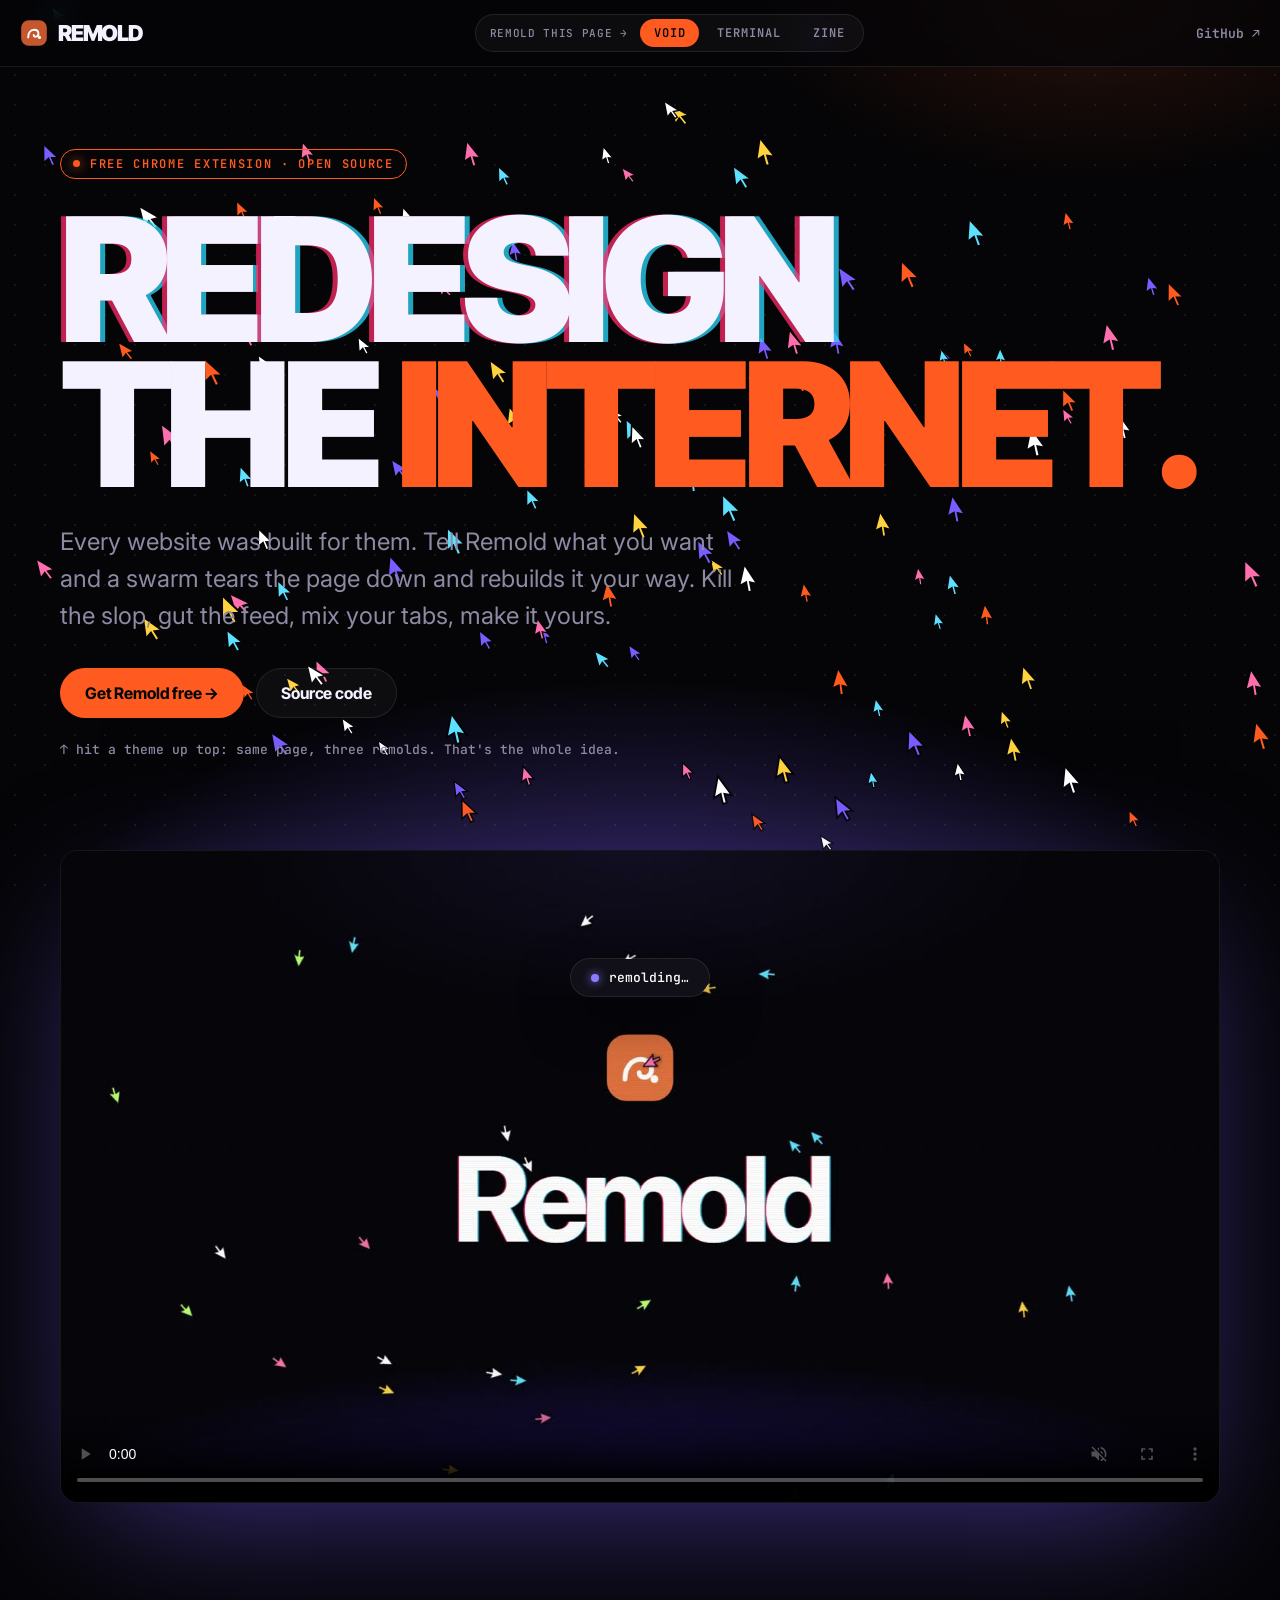
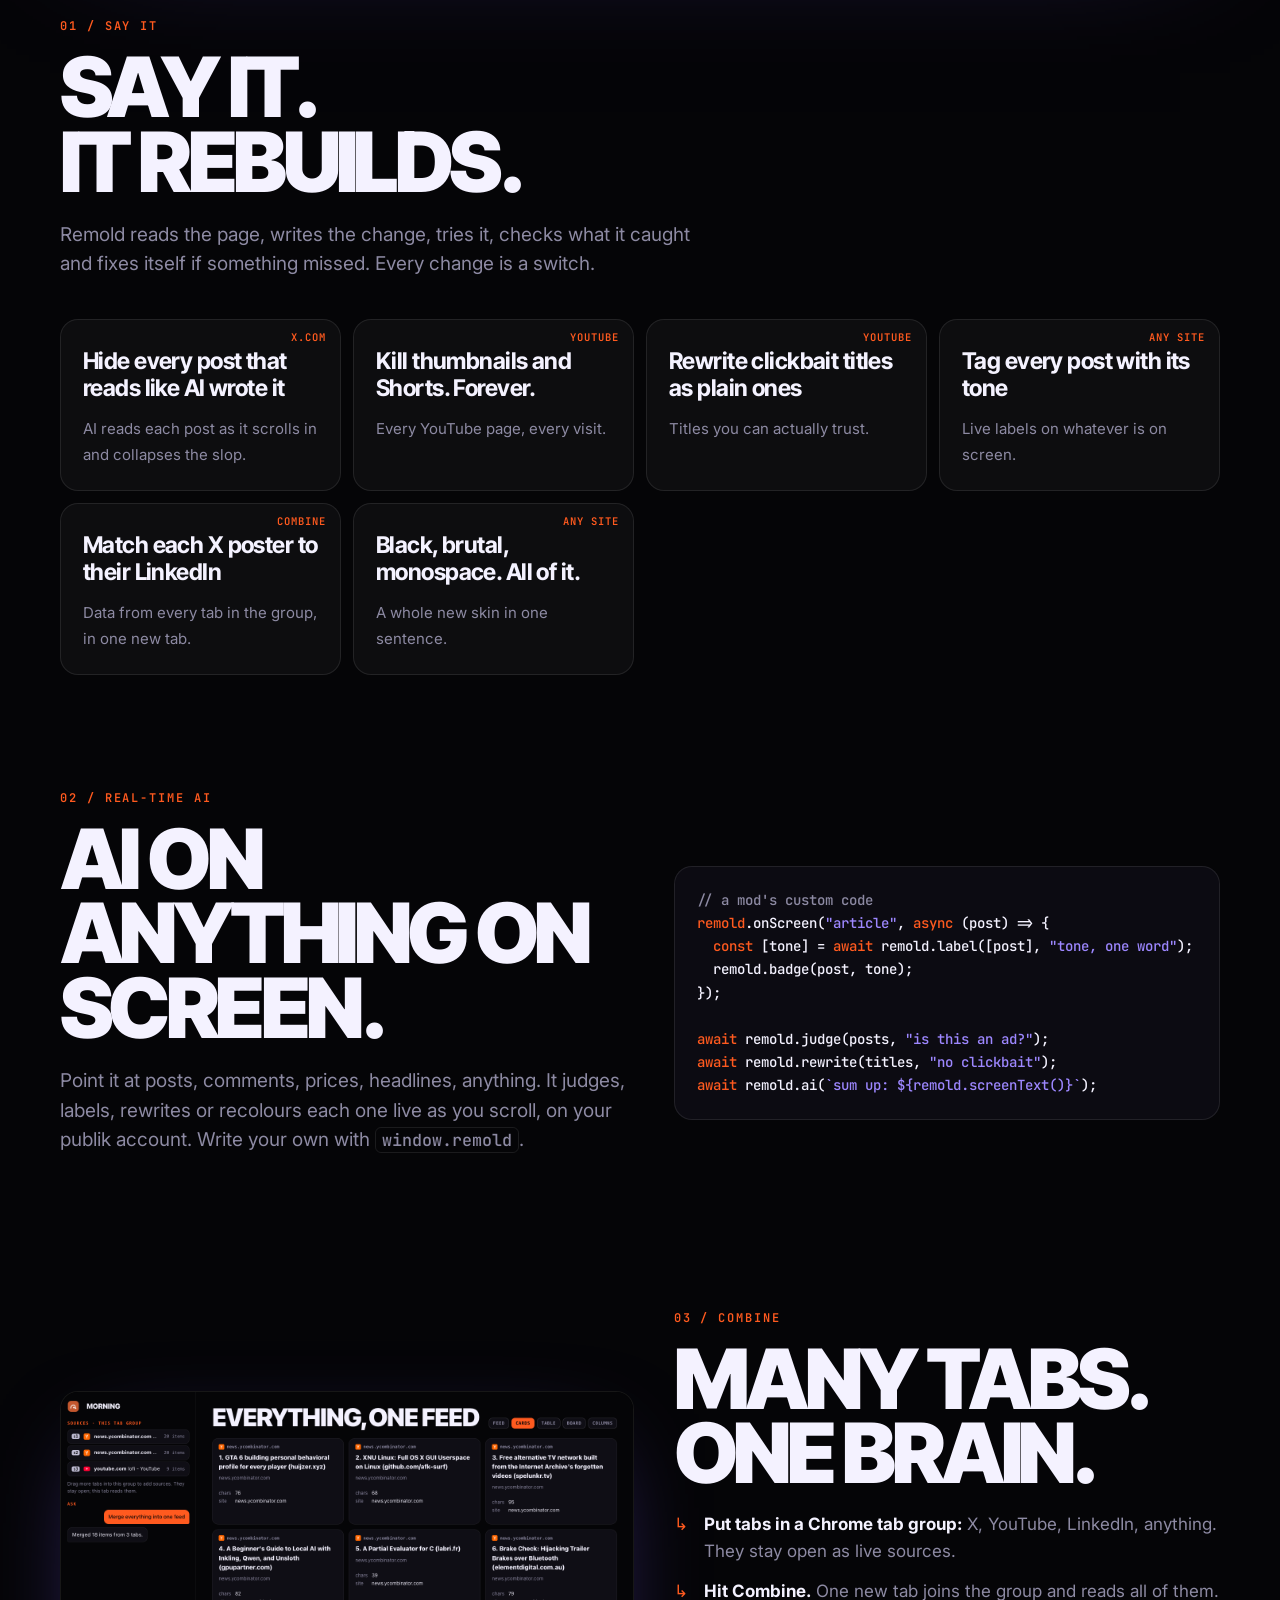
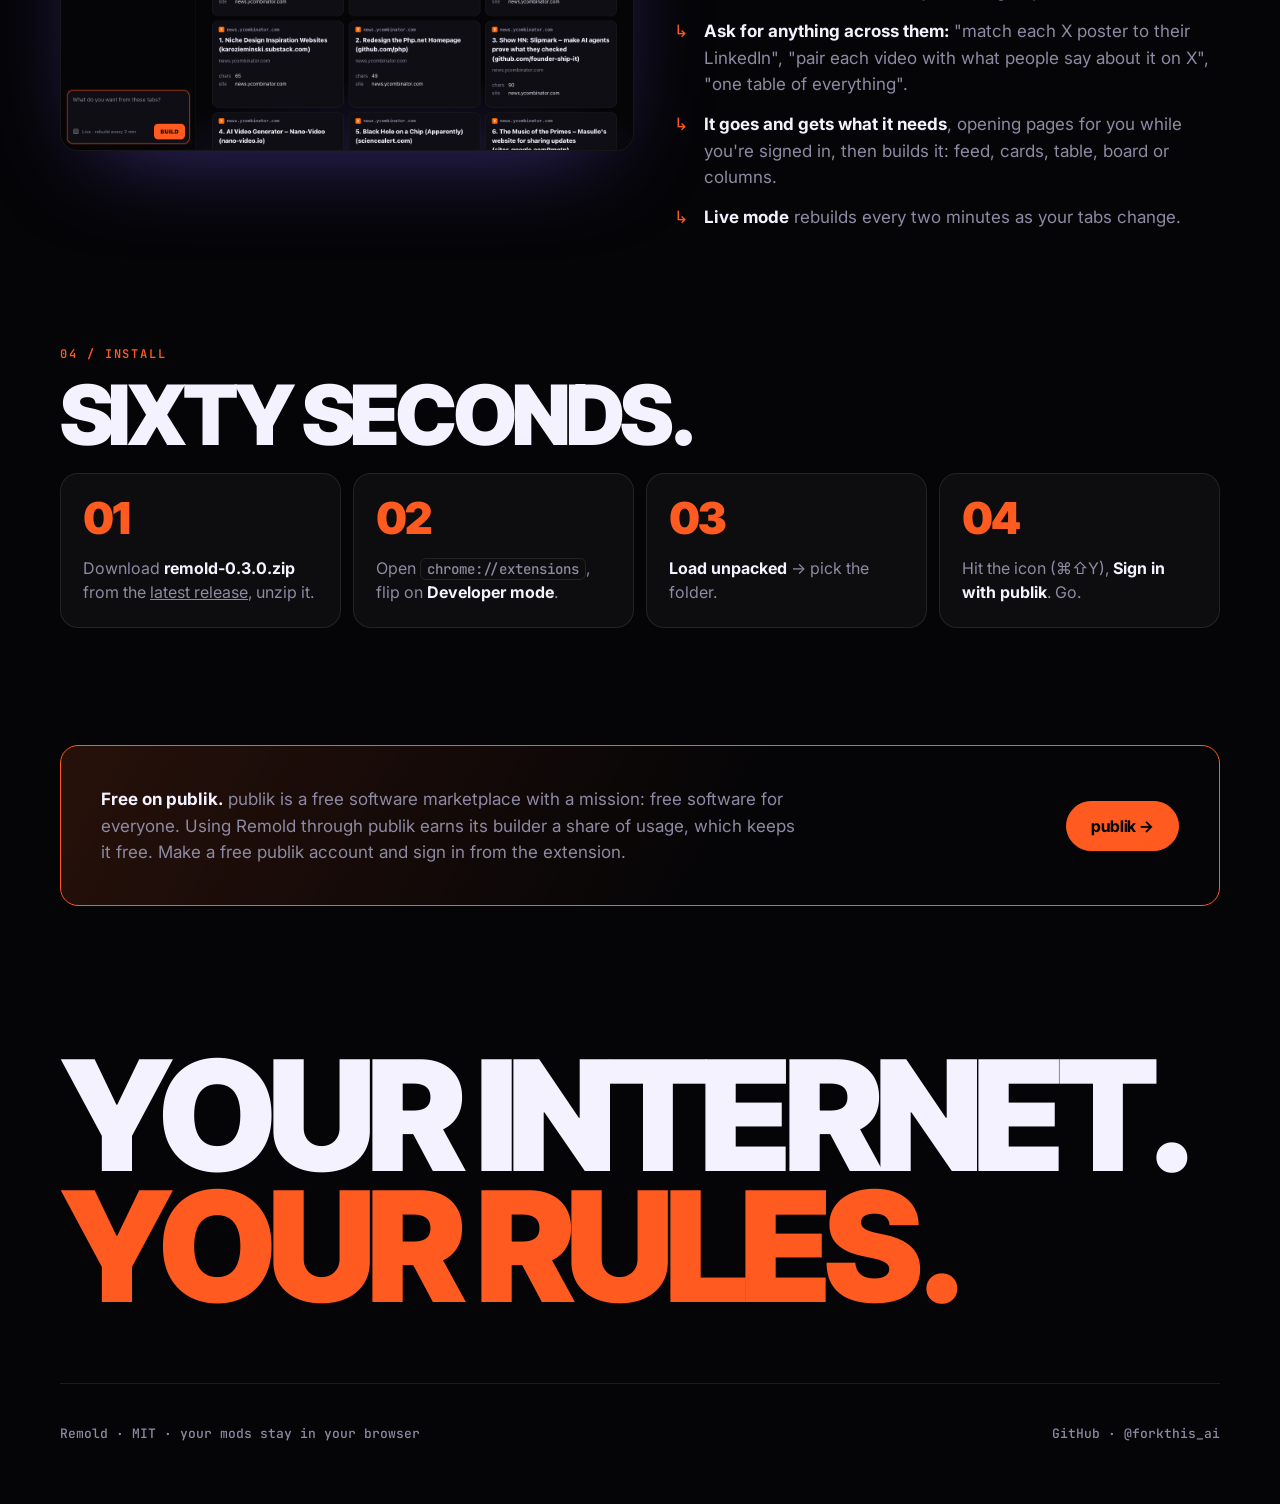
==== commit fada3581: "0.3.0: Combine — a tab group's tabs feed one new tab that builds anything from their data, visiting " ====
--- a/docs/index.html
+++ b/docs/index.html
@@ -202,7 +202,7 @@
       <div class="say" data-wire='article[data-testid="mod"]'><span class="tag">youtube</span><q>Kill thumbnails and Shorts. Forever.</q><span>Every YouTube page, every visit.</span></div>
       <div class="say" data-wire='article[data-testid="mod"]'><span class="tag">youtube</span><q>Rewrite clickbait titles as plain ones</q><span>Titles you can actually trust.</span></div>
       <div class="say" data-wire='article[data-testid="mod"]'><span class="tag">any site</span><q>Tag every post with its tone</q><span>Live labels on whatever is on screen.</span></div>
-      <div class="say" data-wire='article[data-testid="mod"]'><span class="tag">x.com</span><q>Rip out the sidebar and trends</q><span>Just the people you follow.</span></div>
+      <div class="say" data-wire='article[data-testid="mod"]'><span class="tag">combine</span><q>Match each X poster to their LinkedIn</q><span>Data from every tab in the group, in one new tab.</span></div>
       <div class="say" data-wire='article[data-testid="mod"]'><span class="tag">any site</span><q>Black, brutal, monospace. All of it.</q><span>A whole new skin in one sentence.</span></div>
     </div>
   </section>
@@ -228,16 +228,16 @@
 
   <section>
     <div class="split">
-      <div class="shot" data-wire="div.mix-tab"><img src="img/mix.png" alt="YouTube, Hacker News and Wikipedia mixed into one Chrome tab" loading="lazy"></div>
+      <div class="shot" data-wire="div.mix-tab"><img src="img/mix.png" alt="A mix tab combining Hacker News and YouTube tabs into one feed" loading="lazy"></div>
       <div>
-        <div class="sec-k">03 / mix</div>
-        <h2 data-wire="h2">Many tabs. One tab.</h2>
+        <div class="sec-k">03 / combine</div>
+        <h2 data-wire="h2">Many tabs. One brain.</h2>
         <ul class="list">
-          <li><b>Group your tabs</b> in Chrome: X, YouTube, whatever.</li>
-          <li><b>Hit Mix.</b> They become one tab, side by side.</li>
-          <li><b>Columns, rows, grid, focus.</b> Drag to resize, drag to swap, zoom each pane.</li>
-          <li><b>Or just say it:</b> "X skinny on the left, YouTube huge."</li>
-          <li><b>Your mods still run</b> inside every pane. Unmix puts them back.</li>
+          <li><b>Put tabs in a Chrome tab group:</b> X, YouTube, LinkedIn, anything. They stay open as live sources.</li>
+          <li><b>Hit Combine.</b> One new tab joins the group and reads all of them.</li>
+          <li><b>Ask for anything across them:</b> "match each X poster to their LinkedIn", "pair each video with what people say about it on X", "one table of everything".</li>
+          <li><b>It goes and gets what it needs</b>, opening pages for you while you're signed in, then builds it: feed, cards, table, board or columns.</li>
+          <li><b>Live mode</b> rebuilds every two minutes as your tabs change.</li>
         </ul>
       </div>
     </div>
@@ -247,7 +247,7 @@
     <div class="sec-k">04 / install</div>
     <h2 data-wire="h2">Sixty seconds.</h2>
     <ol class="steps" data-wire="ol.install">
-      <li>Download <b>remold-0.2.1.zip</b> from the <a href="https://github.com/VedSoni-dev/remold/releases/latest">latest release</a>, unzip it.</li>
+      <li>Download <b>remold-0.3.0.zip</b> from the <a href="https://github.com/VedSoni-dev/remold/releases/latest">latest release</a>, unzip it.</li>
       <li>Open <code>chrome://extensions</code>, flip on <b>Developer mode</b>.</li>
       <li><b>Load unpacked</b> → pick the folder.</li>
       <li>Hit the icon (⌘⇧Y), <b>Sign in with publik</b>. Go.</li>
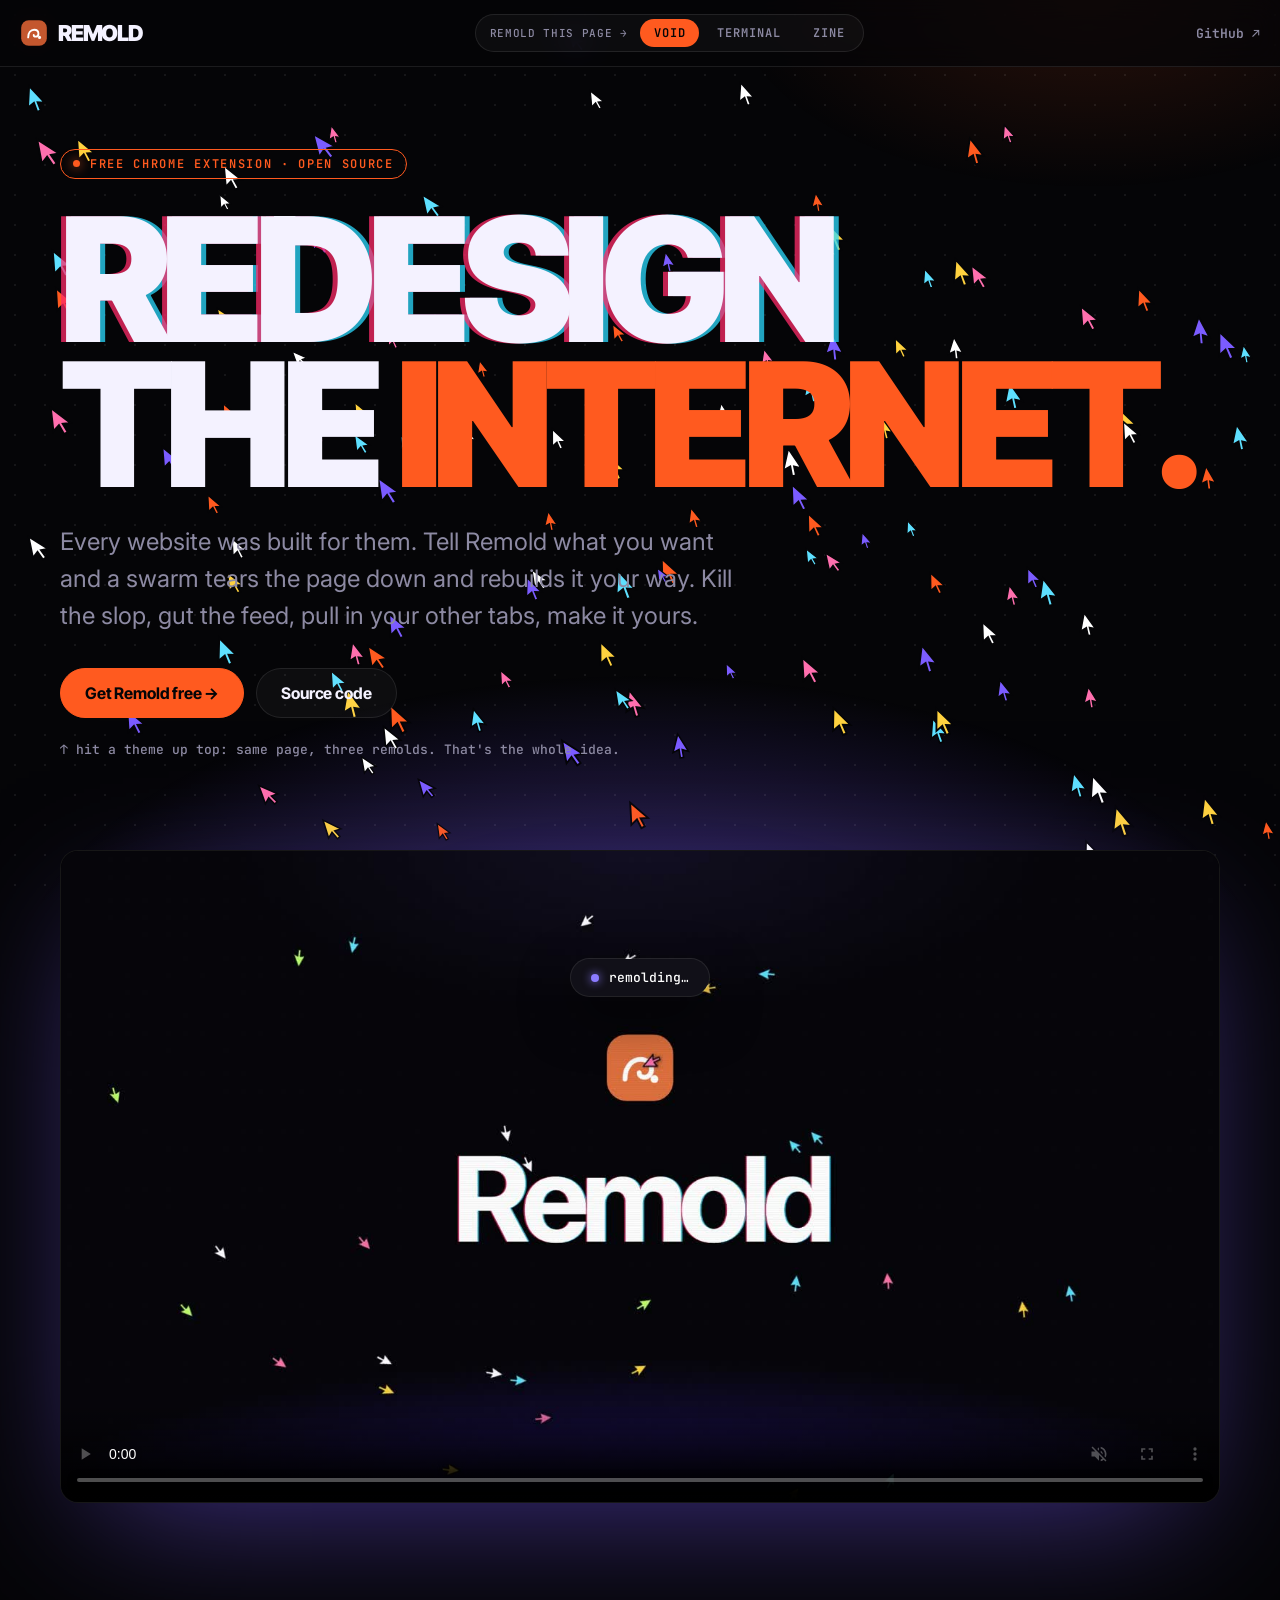
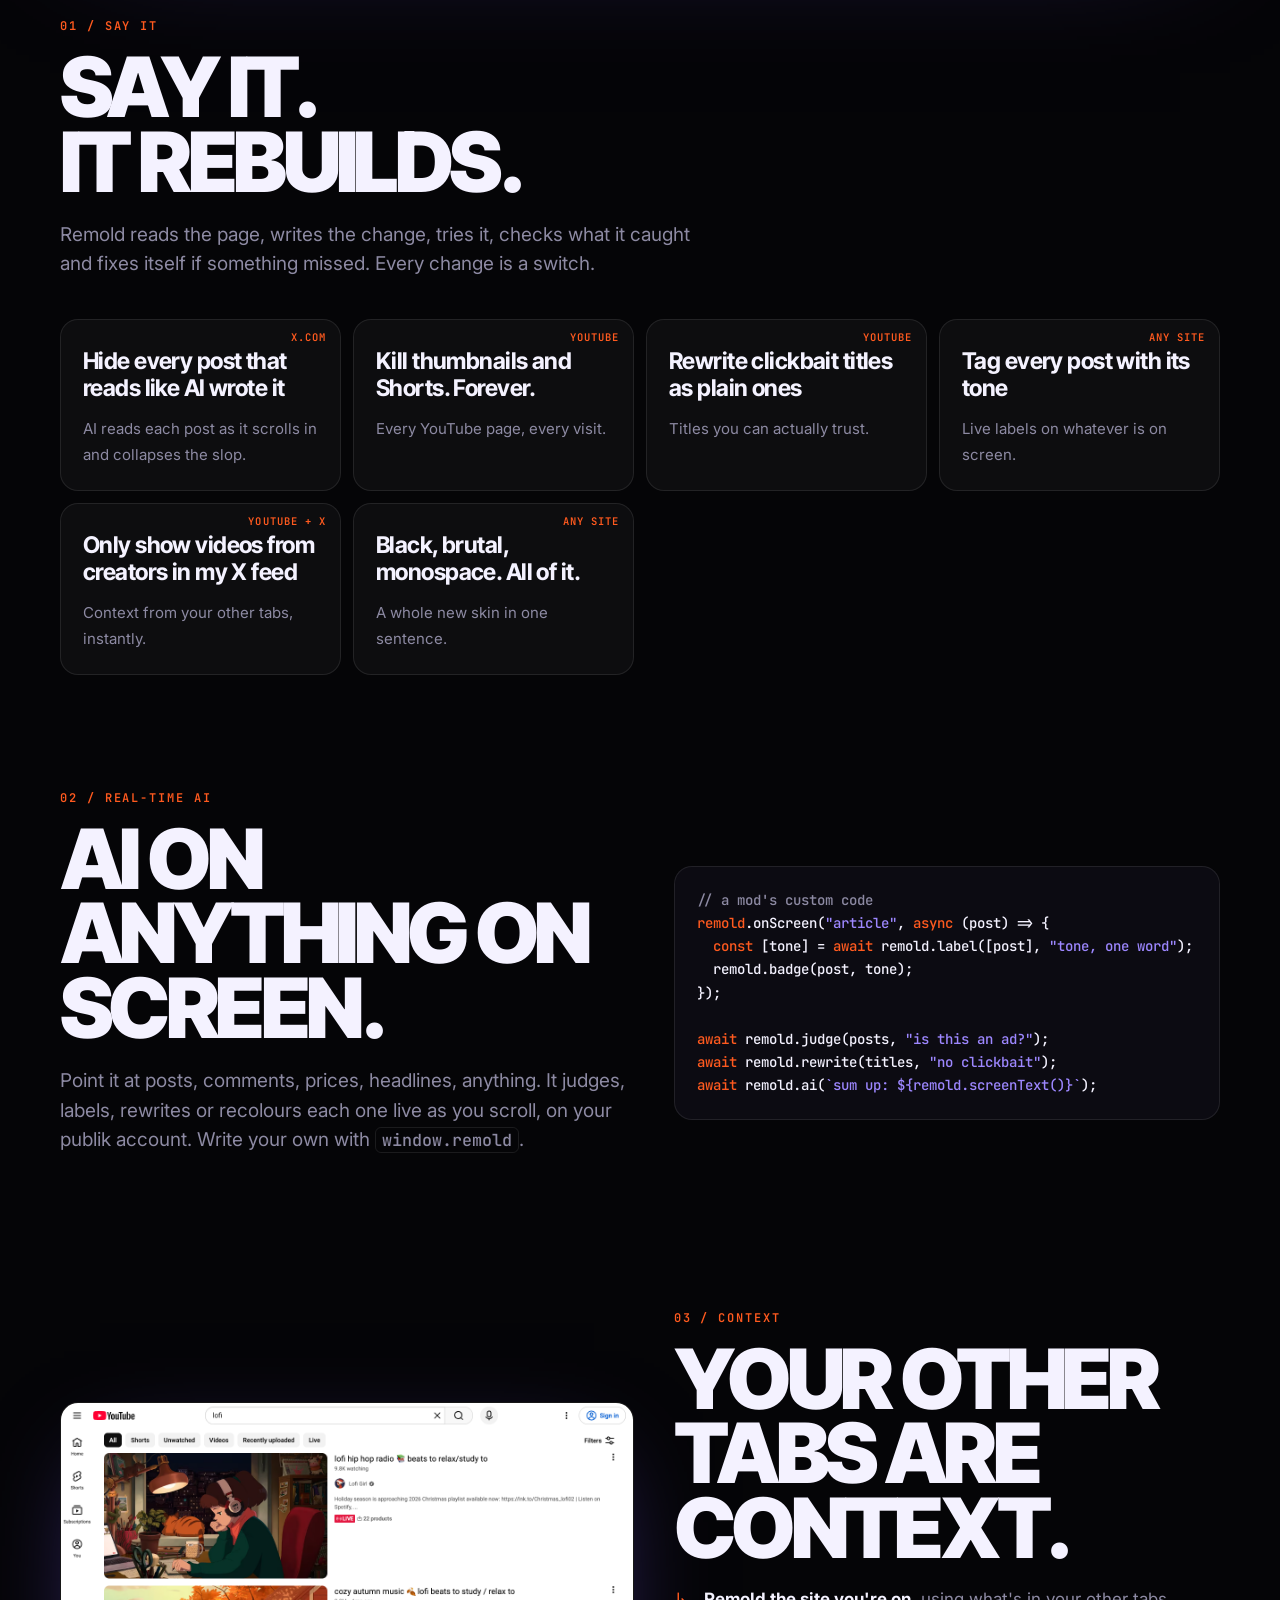
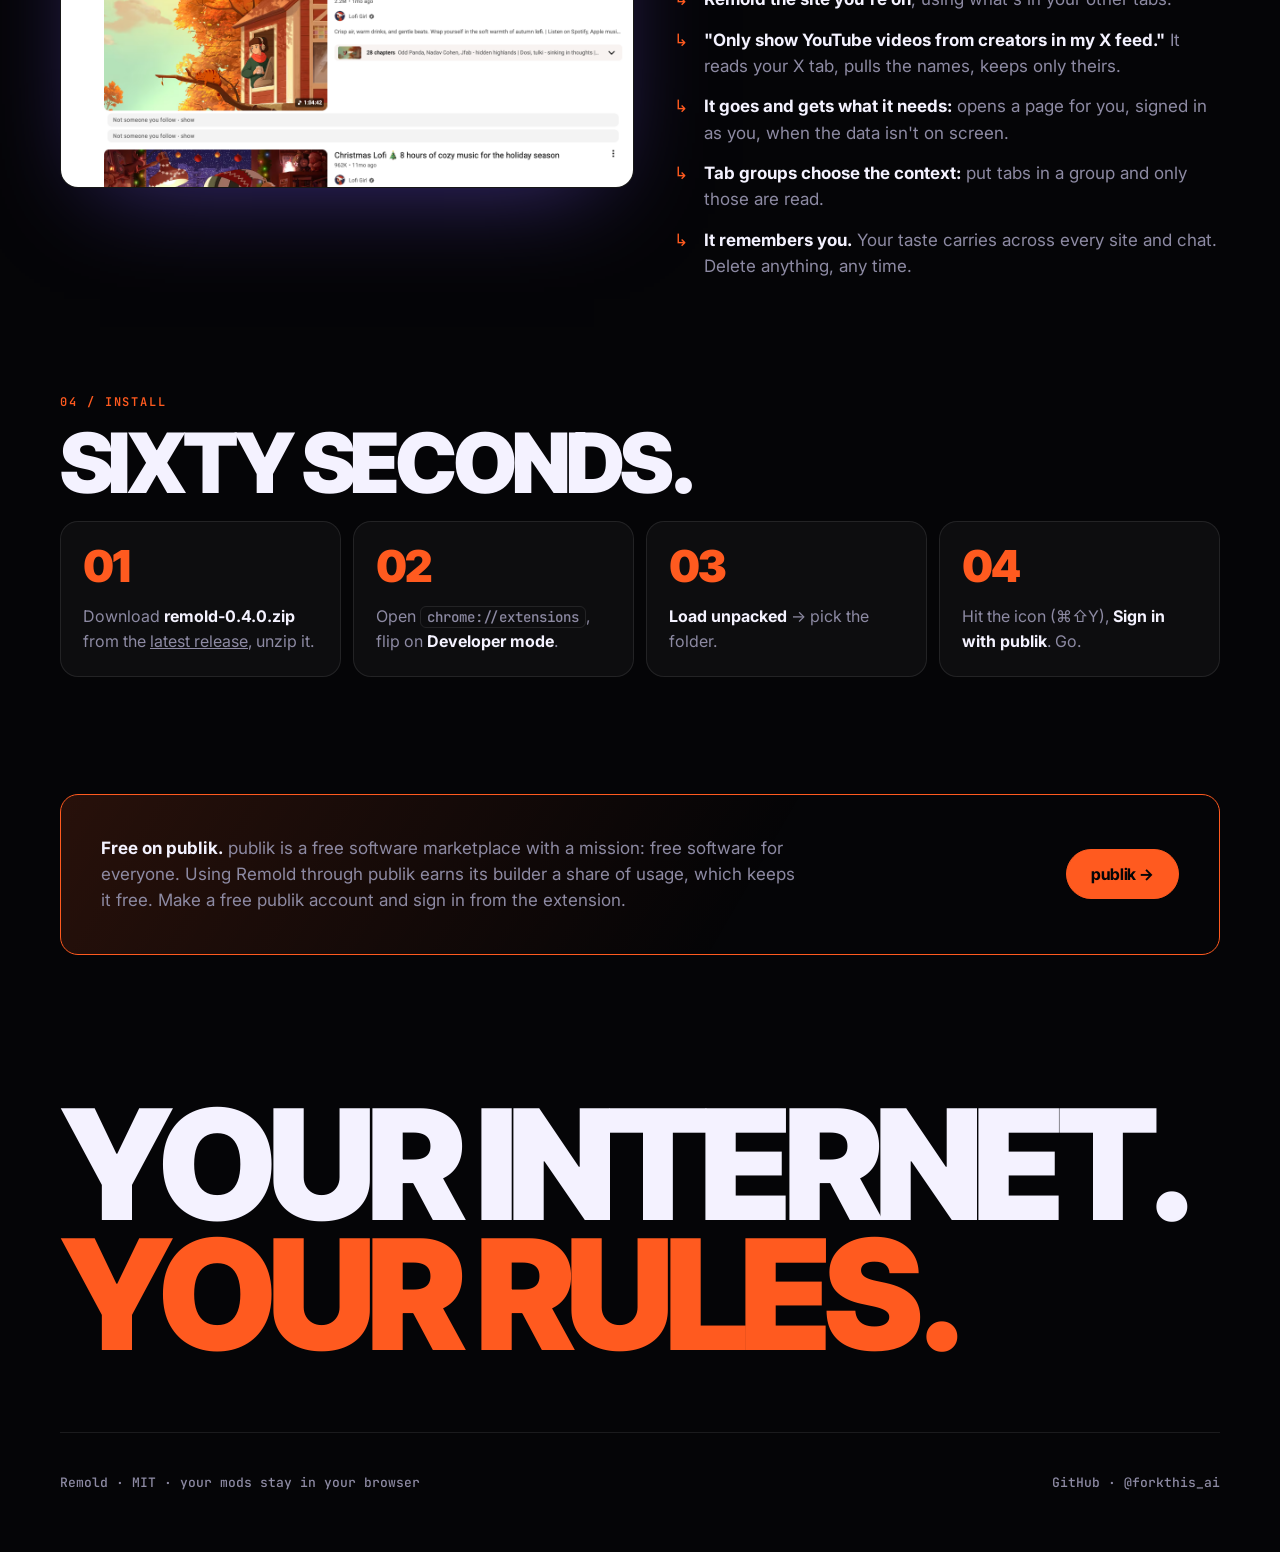
==== commit 4b6703fc: "0.4.0: context from other tabs (replaces the combine tab), memory, library with delete everywhere, m" ====
--- a/docs/index.html
+++ b/docs/index.html
@@ -4,7 +4,7 @@
 <meta charset="utf-8">
 <meta name="viewport" content="width=device-width, initial-scale=1">
 <title>Remold: redesign the internet</title>
-<meta name="description" content="A free, open-source Chrome extension. Say how any website should look or behave and a swarm rebuilds it. Filter the slop with AI, kill thumbnails, mix your tabs into one.">
+<meta name="description" content="A free, open-source Chrome extension. Say how any website should look or behave and a swarm rebuilds it. Filter the slop with AI, kill thumbnails, use your other tabs as context.">
 <meta property="og:title" content="Remold: redesign the internet">
 <meta property="og:description" content="Say how any website should look or behave and a swarm rebuilds it. Free and open source.">
 <meta property="og:image" content="https://remold.vedantsoni.com/img/poster.jpg">
@@ -183,7 +183,7 @@
   <div class="hero">
     <div class="kicker" data-wire="span.kicker"><i></i>Free Chrome extension · open source</div>
     <h1 data-wire="h1.hero-title"><span class="glitch">Redesign</span><br>the <span class="hot">internet.</span></h1>
-    <p class="lede" data-wire="p.lede">Every website was built for them. Tell Remold what you want and a swarm tears the page down and rebuilds it your way. Kill the slop, gut the feed, mix your tabs, make it yours.</p>
+    <p class="lede" data-wire="p.lede">Every website was built for them. Tell Remold what you want and a swarm tears the page down and rebuilds it your way. Kill the slop, gut the feed, pull in your other tabs, make it yours.</p>
     <div class="ctas" data-wire="div.ctas">
       <a class="btn go" href="https://github.com/VedSoni-dev/remold/releases/latest">Get Remold free →</a>
       <a class="btn" href="https://github.com/VedSoni-dev/remold">Source code</a>
@@ -202,7 +202,7 @@
       <div class="say" data-wire='article[data-testid="mod"]'><span class="tag">youtube</span><q>Kill thumbnails and Shorts. Forever.</q><span>Every YouTube page, every visit.</span></div>
       <div class="say" data-wire='article[data-testid="mod"]'><span class="tag">youtube</span><q>Rewrite clickbait titles as plain ones</q><span>Titles you can actually trust.</span></div>
       <div class="say" data-wire='article[data-testid="mod"]'><span class="tag">any site</span><q>Tag every post with its tone</q><span>Live labels on whatever is on screen.</span></div>
-      <div class="say" data-wire='article[data-testid="mod"]'><span class="tag">combine</span><q>Match each X poster to their LinkedIn</q><span>Data from every tab in the group, in one new tab.</span></div>
+      <div class="say" data-wire='article[data-testid="mod"]'><span class="tag">youtube + x</span><q>Only show videos from creators in my X feed</q><span>Context from your other tabs, instantly.</span></div>
       <div class="say" data-wire='article[data-testid="mod"]'><span class="tag">any site</span><q>Black, brutal, monospace. All of it.</q><span>A whole new skin in one sentence.</span></div>
     </div>
   </section>
@@ -228,16 +228,16 @@
 
   <section>
     <div class="split">
-      <div class="shot" data-wire="div.mix-tab"><img src="img/mix.png" alt="A mix tab combining Hacker News and YouTube tabs into one feed" loading="lazy"></div>
+      <div class="shot" data-wire="div.mix-tab"><img src="img/mix.png" alt="YouTube remolded with names read from another tab" loading="lazy"></div>
       <div>
-        <div class="sec-k">03 / combine</div>
-        <h2 data-wire="h2">Many tabs. One brain.</h2>
+        <div class="sec-k">03 / context</div>
+        <h2 data-wire="h2">Your other tabs are context.</h2>
         <ul class="list">
-          <li><b>Put tabs in a Chrome tab group:</b> X, YouTube, LinkedIn, anything. They stay open as live sources.</li>
-          <li><b>Hit Combine.</b> One new tab joins the group and reads all of them.</li>
-          <li><b>Ask for anything across them:</b> "match each X poster to their LinkedIn", "pair each video with what people say about it on X", "one table of everything".</li>
-          <li><b>It goes and gets what it needs</b>, opening pages for you while you're signed in, then builds it: feed, cards, table, board or columns.</li>
-          <li><b>Live mode</b> rebuilds every two minutes as your tabs change.</li>
+          <li><b>Remold the site you're on</b>, using what's in your other tabs.</li>
+          <li><b>"Only show YouTube videos from creators in my X feed."</b> It reads your X tab, pulls the names, keeps only theirs.</li>
+          <li><b>It goes and gets what it needs:</b> opens a page for you, signed in as you, when the data isn't on screen.</li>
+          <li><b>Tab groups choose the context:</b> put tabs in a group and only those are read.</li>
+          <li><b>It remembers you.</b> Your taste carries across every site and chat. Delete anything, any time.</li>
         </ul>
       </div>
     </div>
@@ -247,7 +247,7 @@
     <div class="sec-k">04 / install</div>
     <h2 data-wire="h2">Sixty seconds.</h2>
     <ol class="steps" data-wire="ol.install">
-      <li>Download <b>remold-0.3.0.zip</b> from the <a href="https://github.com/VedSoni-dev/remold/releases/latest">latest release</a>, unzip it.</li>
+      <li>Download <b>remold-0.4.0.zip</b> from the <a href="https://github.com/VedSoni-dev/remold/releases/latest">latest release</a>, unzip it.</li>
       <li>Open <code>chrome://extensions</code>, flip on <b>Developer mode</b>.</li>
       <li><b>Load unpacked</b> → pick the folder.</li>
       <li>Hit the icon (⌘⇧Y), <b>Sign in with publik</b>. Go.</li>
